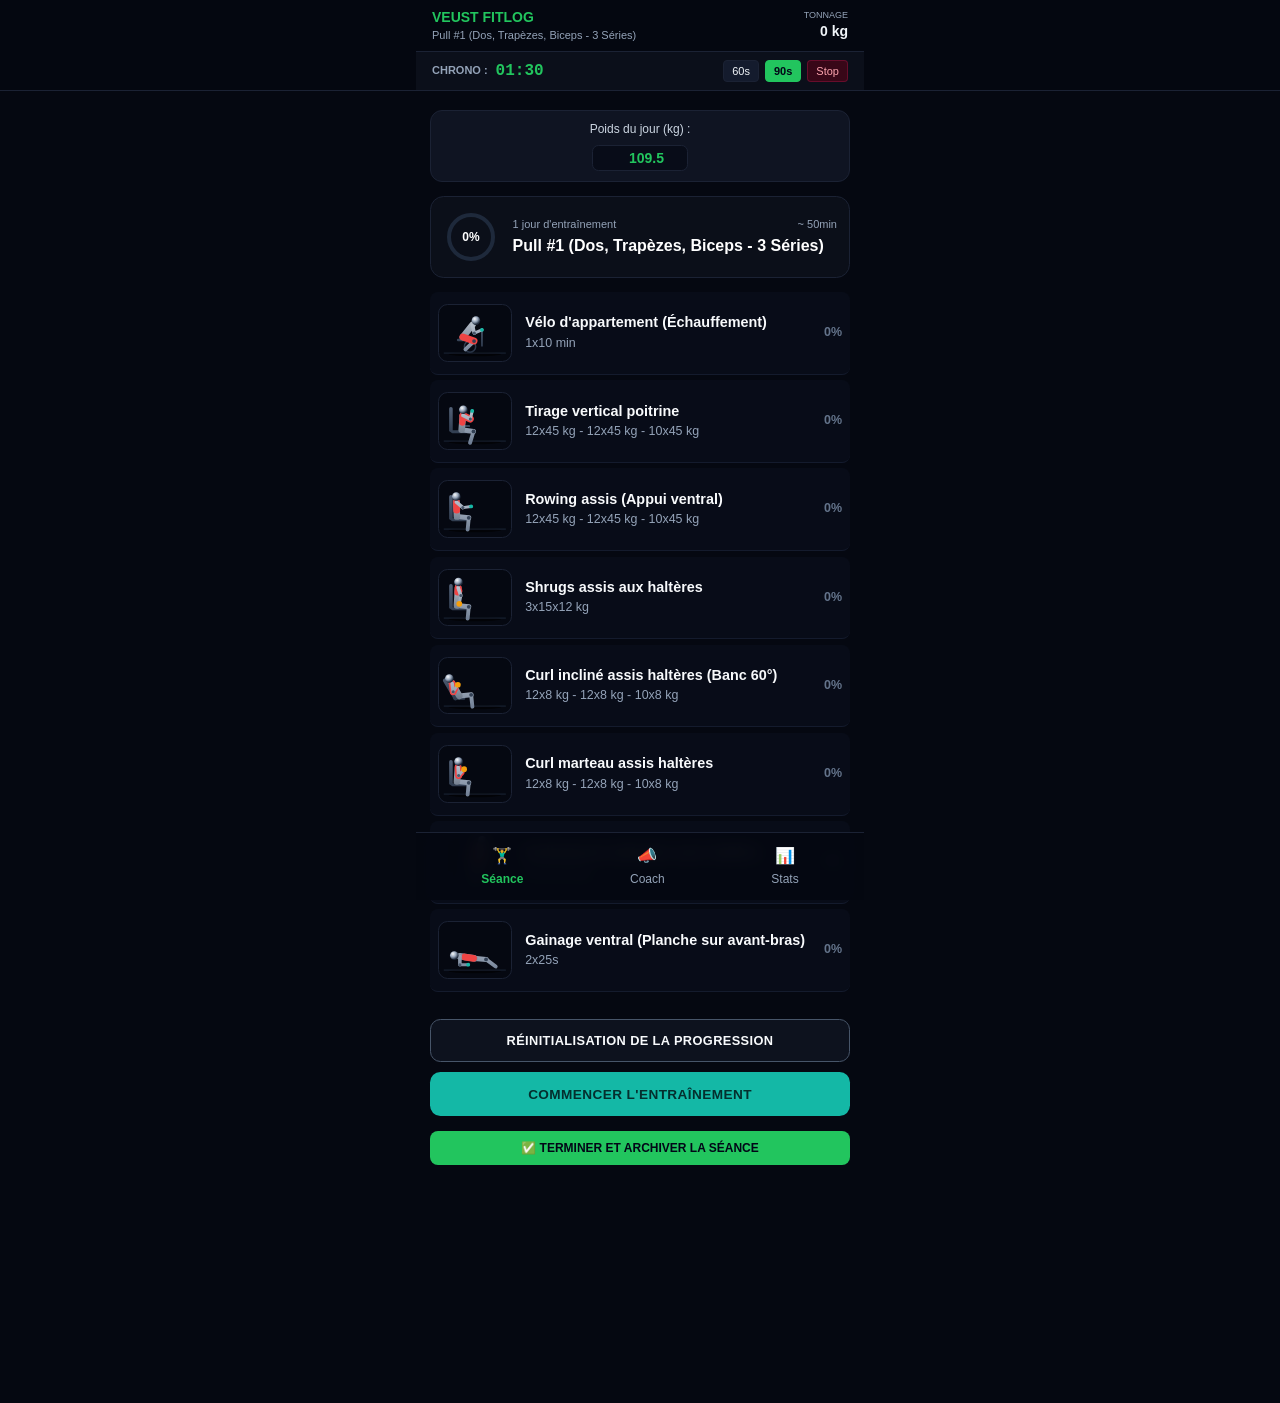
==== index.html @ 63eff5de "Correction Claude" ====
<!DOCTYPE html>
<html lang="fr">
<head>
<meta charset="UTF-8">
<meta name="viewport" content="width=device-width, initial-scale=1, viewport-fit=cover">
<title>Veust FitLog</title>
<link rel="stylesheet" href="style.css">
<style>
  html,body{background:#050811;color:#f1f5f9;font-family:-apple-system,BlinkMacSystemFont,"Segoe UI",Roboto,sans-serif}
</style>
</head>
<body>
<main id="app-main"></main>

<script src="common.js"></script>
<script>
/* ===== Chrono global de la séance (expire après 12 h si on oublie de terminer) ===== */
const SK="veust_session_start";
let sessStart=parseInt(lsGet(SK,"0"))||0;
if(sessStart&&Date.now()-sessStart>12*3600*1000){sessStart=0;lsDel(SK)}

function startSessionClock(){
  if(!sessStart){
    sessStart=Date.now();
    lsSet(SK,String(sessStart));
  }
}
function clearSessionClock(){
  sessStart=0;
  lsDel(SK);
  const el=$("sess-dur");
  if(el) el.remove();
}
function fmtSessionDur(ms){
  const totSec=Math.max(0,Math.floor(ms/1000));
  const h=Math.floor(totSec/3600);
  const m=Math.floor((totSec%3600)/60);
  const s=totSec%60;
  if(h>0) return `${h}h ${String(m).padStart(2,"0")}m`;
  return `${String(m).padStart(2,"0")}:${String(s).padStart(2,"0")}`;
}
function updateSessionClock(){
  const volEl=$("vol");
  if(!volEl) return;
  let badge=$("sess-dur");
  if(!sessStart){
    if(badge) badge.remove();
    return;
  }
  if(!badge){
    badge=document.createElement("span");
    badge.id="sess-dur";
    badge.style.cssText="font-size:10px;color:#14b8a6;font-family:ui-monospace,SFMono-Regular,Menlo,monospace;display:block;text-align:right;font-weight:700;margin-top:1px";
    volEl.parentElement.appendChild(badge);
  }
  badge.innerText="⏱ "+fmtSessionDur(Date.now()-sessStart);
}

/* ===== Moteur d'animation SVG 3D =====
   Corrections : définitions (dégradés/filtres) créées UNE seule fois, dégradés et filtres en
   userSpaceOnUse (un trait parfaitement horizontal/vertical a une boîte de taille nulle et
   disparaissait avec objectBoundingBox), filtres lourds uniquement sur la grande figure. */
const D=Math.PI/180,C=Math.cos,Sn=Math.sin;
const SEAT='<rect x="20" y="61" width="32" height="5" rx="2.5" fill="url(#gEq)"/><rect x="17" y="22" width="6" height="42" rx="3" fill="url(#gEq)"/>';
const E={
  bike:{k:-1,e:1,hl:[['thigh',0,1]],eq:'<circle cx="52" cy="68" r="9.5" stroke="url(#gEq)" stroke-width="2.5" fill="none"/><rect x="30" y="55" width="15" height="4" rx="2" fill="url(#gEq)"/><line x1="72" y1="38" x2="72" y2="68" stroke="url(#gEq)" stroke-width="3"/>',P:(p,t)=>({h:[40,52],s:[56,32],a:[72,40],f:[52+9*C(t*5),68+9*Sn(t*5)]})},
  plank:{k:-1,e:1,hl:[['torso',.05,.65]],eq:'',P:p=>({h:[59,58+1.5*p],s:[35,56],a:[49,70],f:[95,73]})},
  leg_ext:{k:-1,e:1,hl:[['thigh',0,1]],eq:SEAT,P:p=>{const g=D*90*(1-p);return{h:[35,57],s:[34,33],a:[48,52],f:[55+20*C(g),57+20*Sn(g)]}}},
  leg_curl:{k:-1,e:1,hl:[['thigh',.1,1]],eq:SEAT,P:p=>{const g=D*(15+85*p);return{h:[35,57],s:[34,33],a:[48,52],f:[55+20*C(g),57+20*Sn(g)]}}},
  chest_push:{k:-1,e:1,hl:[['torso',.5,.95],['uarm',0,.55]],eq:SEAT,P:p=>({h:[30,58],s:[32,34],a:[40+30*p,38],f:[48,80]})},
  row_pull:{k:-1,e:1,hl:[['torso',.45,1]],eq:SEAT,P:p=>({h:[30,58],s:[32-3*p,34],a:[74-22*p,41],f:[48,80]})},
  lat_pull:{k:-1,e:1,hl:[['uarm',0,1],['torso',.5,1]],eq:SEAT+'<rect x="36" y="52" width="16" height="3.5" rx="1.5" fill="url(#gEq)"/>',P:p=>({h:[38,60],s:[40,36],a:[52+4*p,12+18*p],f:[52,82]})},
  shoulder:{k:-1,e:1,hl:[['uarm',0,.65],['torso',.75,1]],eq:SEAT,P:p=>({h:[30,58],s:[32,34],a:[44,30-22*p],f:[48,80]})},
  shrug:{k:-1,e:-1,db:1,hl:[['torso',.75,1],['uarm',0,.4]],eq:SEAT,P:p=>{const q=Math.min(1,p*1.5),sy=34-6*q;return{h:[30,58],s:[32,sy],a:[34,sy+27],f:[48,80]}}},
  curl:{k:-1,e:1,hl:[['uarm',0,1]],eq:SEAT+'<line x1="36" y1="40" x2="48" y2="54" stroke="url(#gEq)" stroke-width="5.5" stroke-linecap="round"/>',P:p=>{const g=D*(20-120*p);return{h:[30,60],s:[34,36],a:[43+14*C(g),47+14*Sn(g)],f:[48,82]}}},
  incline_curl:{k:-1,e:1,db:1,hl:[['uarm',0,1],['farm',0,.4]],eq:'<line x1="28" y1="66" x2="10" y2="36" stroke="url(#gEq)" stroke-width="7" stroke-linecap="round"/><rect x="24" y="64" width="20" height="4.5" rx="2" fill="url(#gEq)"/>',P:p=>{const g=D*(85-155*p);return{h:[34,62],s:[22,41],a:[24+14*C(g),55+14*Sn(g)],f:[56,80]}}},
  hammer:{k:-1,e:1,db:1,hl:[['uarm',0,1],['farm',0,.5]],eq:SEAT,P:p=>{const g=D*(88-150*p);return{h:[30,58],s:[32,34],a:[33+14*C(g),48+14*Sn(g)],f:[48,80]}}},
  triceps:{k:-1,e:1,hl:[['uarm',0,1]],eq:'',P:p=>{const g=D*90*(1+p);return{h:[40,56],s:[60,40],a:[47+14*C(g),42+14*Sn(g)],f:[40,84]}}},
  side_bend:{k:-1,e:-1,db:1,hl:[['torso',.05,.65]],eq:'',P:p=>{const a=D*(-3+27*p),sx=60+24*Sn(a),sy=40-24*C(a);return{h:[60,40],s:[sx,sy],a:[sx+5,sy+26],f:[60,79]}}},
  bridge:{k:-1,e:-1,hl:[['thigh',0,.65],['torso',0,.25]],eq:'',P:p=>{const g=-28*D*p;return{h:[22+24*C(g),73+24*Sn(g)],s:[22,73],a:[46,75],f:[64,76]}}}
};

const SVG_DEFS=`<defs>
  <linearGradient id="gBody" gradientUnits="userSpaceOnUse" x1="0" y1="0" x2="0" y2="90">
    <stop offset="0" stop-color="#e2e8f0"/><stop offset="1" stop-color="#475569"/>
  </linearGradient>
  <linearGradient id="gLimb" gradientUnits="userSpaceOnUse" x1="0" y1="0" x2="0" y2="90">
    <stop offset="0" stop-color="#e2e8f0"/><stop offset="1" stop-color="#64748b"/>
  </linearGradient>
  <linearGradient id="gEq" gradientUnits="userSpaceOnUse" x1="0" y1="0" x2="0" y2="90">
    <stop offset="0" stop-color="#64748b"/><stop offset="1" stop-color="#1e293b"/>
  </linearGradient>
  <linearGradient id="gMuscle" gradientUnits="userSpaceOnUse" x1="0" y1="0" x2="0" y2="90">
    <stop offset="0" stop-color="#fb923c"/><stop offset="1" stop-color="#dc2626"/>
  </linearGradient>
  <radialGradient id="gHead" cx="0.35" cy="0.3" r="0.65">
    <stop offset="0" stop-color="#f8fafc"/><stop offset="0.55" stop-color="#94a3b8"/><stop offset="1" stop-color="#1e293b"/>
  </radialGradient>
  <filter id="glow3d" filterUnits="userSpaceOnUse" x="0" y="0" width="120" height="90">
    <feGaussianBlur in="SourceAlpha" stdDeviation="2" result="b"/>
    <feOffset in="b" dy="2" result="o"/>
    <feComponentTransfer in="o" result="s"><feFuncA type="linear" slope="0.7"/></feComponentTransfer>
    <feMerge><feMergeNode in="s"/><feMergeNode in="SourceGraphic"/></feMerge>
  </filter>
  <filter id="mGlow" filterUnits="userSpaceOnUse" x="0" y="0" width="120" height="90">
    <feGaussianBlur stdDeviation="2.2" result="b"/>
    <feMerge><feMergeNode in="b"/><feMergeNode in="SourceGraphic"/></feMerge>
  </filter>
</defs>`;
document.body.insertAdjacentHTML("afterbegin",`<svg width="0" height="0" style="position:absolute" aria-hidden="true">${SVG_DEFS}</svg>`);

function ik(a,b,l1,l2,k){
  const dx=b[0]-a[0],dy=b[1]-a[1],d=Math.min(Math.hypot(dx,dy),l1+l2-.01)||.01,ux=dx/d,uy=dy/d;
  const x=(l1*l1-l2*l2+d*d)/(2*d),h=Math.sqrt(Math.max(0,l1*l1-x*x));
  return[a[0]+ux*x-uy*h*k,a[1]+uy*x+ux*h*k];
}
function figSVG(type, big=false){
  const d=E[type]||E.chest_push;
  const fG=big?' filter="url(#glow3d)"':'', fM=big?' filter="url(#mGlow)"':'';
  return `<svg viewBox="0 0 120 90" class="${big?'fig-big':'fig-thumb'}" data-t="${E[type]?type:'chest_push'}">
  <ellipse cx="60" cy="81" rx="44" ry="3.5" fill="rgba(0,0,0,0.6)"/>
  <line x1="8" y1="79" x2="112" y2="79" stroke="#1e293b" stroke-width="1.5"/>${d.eq}
  <g stroke-linecap="round" fill="none"${fG}>
    <line class="th" stroke="url(#gLimb)" stroke-width="8.5"/>
    <line class="sh" stroke="url(#gLimb)" stroke-width="6.5"/>
    <line class="to" stroke="url(#gBody)" stroke-width="11"/>
    <line class="hl" stroke="url(#gMuscle)" stroke-width="11.5"${fM}/>
    <line class="hl" stroke="url(#gMuscle)" stroke-width="10.5"${fM}/>
    <line class="ua" stroke="url(#gLimb)" stroke-width="6"/>
    <line class="fa" stroke="url(#gLimb)" stroke-width="5"/>
  </g>
  <circle class="jt-k" r="3.2" fill="#334155"/><circle class="jt-e" r="2.6" fill="#475569"/>
  <circle class="hd" r="7.2" fill="url(#gHead)"${fG}/>
  <circle class="ha" r="${d.db?4.8:3.2}" fill="${d.db?'#f59e0b':'#14b8a6'}"${fG}/></svg>`;
}
let figs=[];
function collect(){figs=[...document.querySelectorAll("svg[data-t]")].map(s=>({s,d:E[s.dataset.t],q:c=>s.querySelector("."+c),hl:s.querySelectorAll(".hl")}))}
function L(el,a,b){el.setAttribute("x1",a[0]);el.setAttribute("y1",a[1]);el.setAttribute("x2",b[0]);el.setAttribute("y2",b[1])}
const lerp=(a,b,f)=>[a[0]+(b[0]-a[0])*f,a[1]+(b[1]-a[1])*f];
function frame(ms){
  const t=ms/1000,p=.5-.5*C(t*2.1);
  figs.forEach(f=>{
    const o=f.d.P(p,t),K=ik(o.h,o.f,20,20,f.d.k),El=ik(o.s,o.a,14,14,f.d.e);
    const G={torso:[o.h,o.s],thigh:[o.h,K],shin:[K,o.f],uarm:[o.s,El],farm:[El,o.a]};
    L(f.q("to"),...G.torso);L(f.q("th"),...G.thigh);L(f.q("sh"),...G.shin);L(f.q("ua"),...G.uarm);L(f.q("fa"),...G.farm);
    const jk=f.q("jt-k");if(jk){jk.setAttribute("cx",K[0]);jk.setAttribute("cy",K[1])}
    const je=f.q("jt-e");if(je){je.setAttribute("cx",El[0]);je.setAttribute("cy",El[1])}
    const vx=o.s[0]-o.h[0],vy=o.s[1]-o.h[1],n=Math.hypot(vx,vy)||1,hd=f.q("hd");
    hd.setAttribute("cx",o.s[0]+vx/n*9.5);hd.setAttribute("cy",o.s[1]+vy/n*9.5);
    const ha=f.q("ha");ha.setAttribute("cx",o.a[0]);ha.setAttribute("cy",o.a[1]);
    f.hl.forEach((el,i)=>{const m=f.d.hl[i];if(!m){el.style.display="none";return}el.style.display="";const[a,b]=G[m[0]];L(el,lerp(a,b,m[1]),lerp(a,b,m[2]))});
  });
  updateFocusRings();
  updateSessionClock();
  requestAnimationFrame(frame);
}

/* ===== Historique : historique.json + séances archivées sur l'appareil ===== */
let REMOTE=[];
const pdate=s=>{const[d,m,y]=String(s).split(".");return new Date(+y,m-1,+d).getTime()||0};
function allHist(){
  const keys=new Set(REMOTE.map(s=>s.date+"|"+s.title));
  return [...REMOTE,...getHist().filter(s=>!keys.has(s.date+"|"+s.title))].sort((a,b)=>pdate(b.date)-pdate(a.date));
}
async function loadRemoteHist(){
  try{
    const r=await fetch("historique.json?t="+Date.now());
    if(!r.ok)return;
    REMOTE=(await r.json()).sessions||[];
    const ae=document.activeElement;
    if(viewMode==="focus"&&!(ae&&ae.tagName==="INPUT"))render();
  }catch(e){}
}
/* Rapprochement tolérant des noms d'exercices (« Curl incliné assis haltères (Banc 60°) » ~ « Curl incliné haltères (60°) ») */
const STOP=new Set(["aux","avec","de","du","des","la","le","les","au","et","en","d","l"]);
const toks=s=>String(s).toLowerCase().normalize("NFD").replace(/[\u0300-\u036f]/g,"").replace(/\(.*?\)/g," ").replace(/[^a-z0-9]+/g," ").trim().split(" ").filter(w=>w&&!STOP.has(w));
function sameEx(a,b){
  const A=new Set(toks(a)),B=new Set(toks(b));
  if(!A.size||!B.size)return false;
  let n=0;A.forEach(w=>{if(B.has(w))n++});
  return n/(A.size+B.size-n)>=0.7;
}

/* ===== État de navigation : Vue Liste ("list") vs Vue Focus ("focus") ===== */
let prog=getProg(), viewMode="list", curIdx=0;
let exPhaseMax=0, exPhaseTag="";
const rest=e=>e.restSec!==undefined?e.restSec:90;
function save(){saveProg(prog)}

function fmtSec(s){
  const m=Math.floor(s/60), r=s%60;
  return String(m).padStart(2,"0")+":"+String(r).padStart(2,"0");
}

function isTwoSided(ex){
  if(ex.bilateral) return true;
  const txt=((ex.name||"")+" "+(ex.note||"")).toLowerCase();
  return /c[oô]t[eé]|lat[eé]ral|unilat[eé]ral|bilat[eé]ral|2\s*parties/.test(txt);
}

function fmtExSummary(ex){
  const s=ex.sets||[];
  if(!s.length)return "";
  const two=isTwoSided(ex);
  const u=s[0].unit==="sec"?"s":s[0].unit==="min"?" min":" kg";
  const same=s.every(x=>x.weight===s[0].weight&&x.reps===s[0].reps);
  if(same){
    if(s[0].unit==="sec"||s[0].unit==="min") return `${s.length}x${s[0].reps}${u}${two?" / côté":""}`;
    return `${s.length}x${s[0].reps}x${s[0].weight} kg`;
  }
  return s.map(x=>`${x.reps}x${x.weight} kg`).join(" - ");
}

function getProgPct(){
  let tot=0,dn=0;
  prog.exercises.forEach(e=>e.sets.forEach(s=>{tot++;if(s.done)dn++}));
  return tot?Math.round(dn/tot*100):0;
}

function openFocus(idx){
  curIdx=Math.max(0,Math.min(prog.exercises.length-1,idx));
  viewMode="focus";
  render();
  window.scrollTo({top:0,behavior:"smooth"});
}

function startWorkout(){
  startSessionClock();
  const idx=prog.exercises.findIndex(e=>e.sets.some(s=>!s.done));
  openFocus(idx>=0?idx:0);
}

function resetProgress(){
  if(!confirm("Réinitialiser toutes les séries cochées et le chrono de cette séance ?"))return;
  prog.exercises.forEach(e=>e.sets.forEach(s=>{s.done=false;delete s.time}));
  clearSessionClock();
  save();render();
}

function render(){
  if(viewMode==="list") renderList();
  else renderFocus();
  collect();refreshHeader();updateSessionClock();
}

function renderList(){
  const pct=getProgPct();
  const R=22, C_LEN=2*Math.PI*R, dash=C_LEN*(1-pct/100);
  const estMin=Math.max(15, prog.exercises.reduce((a,e)=>a+e.sets.length*2.5,0)|0);
  const h=Math.floor(estMin/60), m=estMin%60;
  const durStr=(h?h+"h ":"")+m+"min";

  const rows=prog.exercises.map((ex,i)=>{
    const dn=ex.sets.filter(s=>s.done).length, tot=ex.sets.length;
    const epct=tot?Math.round(dn/tot*100):0;
    return `<div class="ex-list-item" onclick="openFocus(${i})">
      ${figSVG(ex.animType,false)}
      <div class="ex-list-info">
        <h3>${esc(ex.name)}</h3>
        <p class="ex-list-sub">${esc(fmtExSummary(ex))}</p>
      </div>
      <div class="ex-list-pct ${epct===100?'done':''}">${epct}%</div>
    </div>`;
  }).join("");

  $("app-main").innerHTML=`
    <div class="card row" style="padding:.6rem .75rem">
      <label style="font-size:.75rem;color:#cbd5e1">Poids du jour (kg) :</label>
      <input type="number" step="0.1" id="bw" value="${esc(getBW())}" class="inp bw" oninput="setBW(this.value)">
    </div>

    <div class="prog-banner">
      <div class="ring-sm-wrap">
        <svg width="56" height="56" viewBox="0 0 56 56">
          <circle cx="28" cy="28" r="${R}" stroke="#1e293b" stroke-width="4" fill="none"/>
          <circle cx="28" cy="28" r="${R}" stroke="#14b8a6" stroke-width="4" fill="none" stroke-linecap="round"
            stroke-dasharray="${C_LEN.toFixed(1)}" stroke-dashoffset="${dash.toFixed(1)}" transform="rotate(-90 28 28)"/>
        </svg>
        <span class="ring-sm-txt">${pct}%</span>
      </div>
      <div style="flex:1;min-width:0">
        <div style="display:flex;justify-content:space-between;font-size:11px;color:#94a3b8">
          <span>${sessStart?"Séance en cours":"1 jour d'entraînement"}</span><span>~ ${durStr}</span>
        </div>
        <div style="font-size:1rem;font-weight:700;color:#fff;margin-top:.15rem;white-space:nowrap;overflow:hidden;text-overflow:ellipsis">${esc(prog.title)}</div>
      </div>
    </div>

    <div class="ex-list-wrap">${rows}</div>

    <div style="display:flex;flex-direction:column;gap:.65rem;margin-top:.5rem">
      <button onclick="resetProgress()" class="btn-reset-prog">RÉINITIALISATION DE LA PROGRESSION</button>
      <button onclick="startWorkout()" class="btn-start-prog">${sessStart?"REPRENDRE L'ENTRAÎNEMENT":"COMMENCER L'ENTRAÎNEMENT"}</button>
      <button onclick="finish()" class="btn-full btn-green" style="margin-top:.25rem">✅ Terminer et archiver la séance</button>
      <p id="fm" class="msg" style="color:#22c55e"></p>
    </div>`;
}

function renderFocus(){
  const ex=prog.exercises[curIdx];
  const tot=ex.sets.length, dn=ex.sets.filter(s=>s.done).length;
  const nextIdx=ex.sets.findIndex(s=>!s.done);
  const activeIdx=nextIdx>=0?nextIdx:tot-1;
  const curSet=ex.sets[activeIdx]||{weight:0,reps:12,unit:"reps"};
  const isTimed=(curSet.unit==="sec"||curSet.unit==="min");
  const two=isTwoSided(ex);
  const R=36, C_LEN=2*Math.PI*R;
  const setDash=C_LEN*(1-(tot?dn/tot:0));
  const allDone=tot>0&&dn>=tot;

  const todaySets=ex.sets.map((s,idx)=>({...s,idx})).filter(s=>s.done).reverse();
  const todayHtml=todaySets.length?`
    <div class="hist-group">
      <div class="hist-date">Aujourd'hui (${new Date().toLocaleDateString("fr-CH")})</div>
      ${todaySets.map(s=>`<div class="hist-row" onclick="uncheckSet(${curIdx},${s.idx})">
        <span class="hist-num">#${s.idx+1}</span>
        <span class="hist-val">${s.unit==="sec"?`${s.reps} sec${two?" ×2":""}`:s.unit==="min"?`${s.reps} min`:`${s.weight} kg × ${s.reps} réps`}</span>
        <span class="hist-time">${esc(s.time||"✓")} ✕</span>
      </div>`).join("")}
    </div>`:"";

  const pastSessions=allHist().filter(h=>(h.exercises||[]).some(x=>sameEx(x.name,ex.name))).slice(0,3);
  const pastHtml=pastSessions.map(h=>{
    const found=h.exercises.find(x=>sameEx(x.name,ex.name));
    const parts=(found.summary||"").split(",").map(s=>s.trim()).filter(Boolean);
    return `<div class="hist-group">
      <div class="hist-date">${esc(h.date)}</div>
      ${parts.map((p,k)=>`<div class="hist-row"><span class="hist-num">#${k+1}</span><span class="hist-val">${esc(p)}</span><span class="hist-time">Archivé</span></div>`).join("")}
    </div>`;
  }).join("");

  const lastEx=curIdx===prog.exercises.length-1;
  const nextBtn=allDone?(lastEx
    ?`<button onclick="finish()" class="btn-start-prog" style="margin-top:.75rem">TERMINER LA SÉANCE ✅</button>`
    :`<button onclick="openFocus(${curIdx+1})" class="btn-start-prog" style="margin-top:.75rem">EXERCICE SUIVANT →</button>`):"";

  $("app-main").innerHTML=`
    <div class="focus-top">
      <button onclick="viewMode='list';render()" class="btn-circle" title="Retour à la liste">←</button>
      <div class="focus-step">${curIdx+1}/${prog.exercises.length} <span style="color:#94a3b8;font-weight:500">${esc((ex.muscle||"").split(/[(&]/)[0].trim())}</span></div>
      <div style="display:flex;gap:.4rem">
        <button onclick="openFocus(${curIdx-1})" class="btn-pill-nav" ${curIdx===0?"disabled":""}>‹</button>
        <button onclick="openFocus(${curIdx+1})" class="btn-pill-nav" ${lastEx?"disabled":""}>›</button>
      </div>
    </div>

    <div class="focus-stage">
      ${figSVG(ex.animType,true)}
    </div>

    <div style="margin-top:.25rem">
      <h2 class="focus-title">${esc(ex.name)}</h2>
      <p class="focus-rec">Poids programmé : <strong>${curSet.weight} kg</strong> • Pause : 
        <button onclick="cycleRest(${curIdx})" class="rest-inline">${rest(ex)}s ↻</button>
      </p>
      ${ex.note?`<p class="focus-note">${esc(ex.note)}</p>`:""}
    </div>

    <div class="rings-grid">
      <div class="ring-col">
        <div class="ring-box" ${isTimed?`onclick="toggleFocusExTimer(${curIdx},${activeIdx})" style="cursor:pointer" title="Toucher pour lancer ou arrêter le chrono de l'exercice"`:""}>
          <svg width="86" height="86" viewBox="0 0 86 86">
            <circle cx="43" cy="43" r="${R}" stroke="${isTimed?'#3d220d':'#11343b'}" stroke-width="5" fill="none"/>
            <circle id="focus-ex-arc" cx="43" cy="43" r="${R}" stroke="${isTimed?'#fb923c':'#14b8a6'}" stroke-width="5" fill="none" stroke-linecap="round"
              stroke-dasharray="${C_LEN.toFixed(1)}" stroke-dashoffset="0" transform="rotate(-90 43 43)"/>
          </svg>
          <span class="ring-big-txt" id="focus-ex-txt" style="font-size:${isTimed?(two?'.8rem':'.95rem'):'1.1rem'};font-family:${isTimed?'ui-monospace,SFMono-Regular,Menlo,monospace':'inherit'}">${isTimed?`▶ ${curSet.reps}${curSet.unit==='min'?'m':'s'}${two?'×2':''}`:curSet.reps}</span>
        </div>
        <span class="ring-cap" id="focus-ex-cap">${isTimed?(two?"2 Côtés<br>(35s • 5s • 35s)":"Chrono<br>(toucher = ▶)"):"Répétitions<br>requises"}</span>
      </div>

      <div class="ring-col">
        <div class="ring-box" onclick="toggleFocusRest(${curIdx})" style="cursor:pointer" title="Toucher pour lancer ou arrêter le repos">
          <svg width="86" height="86" viewBox="0 0 86 86">
            <circle cx="43" cy="43" r="${R}" stroke="#3b1219" stroke-width="5" fill="none"/>
            <circle id="focus-rest-arc" cx="43" cy="43" r="${R}" stroke="#ef4444" stroke-width="5" fill="none" stroke-linecap="round"
              stroke-dasharray="${C_LEN.toFixed(1)}" stroke-dashoffset="0" transform="rotate(-90 43 43)"/>
          </svg>
          <span class="ring-big-txt" id="focus-rest-txt" style="font-size:1rem;font-family:ui-monospace,SFMono-Regular,Menlo,monospace">${fmtSec(rest(ex))}</span>
        </div>
        <span class="ring-cap">Repos<br>(start / stop)</span>
      </div>

      <div class="ring-col">
        <div class="ring-box">
          <svg width="86" height="86" viewBox="0 0 86 86">
            <circle cx="43" cy="43" r="${R}" stroke="#3b1219" stroke-width="5" fill="none"/>
            <circle cx="43" cy="43" r="${R}" stroke="#ef4444" stroke-width="5" fill="none" stroke-linecap="round"
              stroke-dasharray="${C_LEN.toFixed(1)}" stroke-dashoffset="${setDash.toFixed(1)}" transform="rotate(-90 43 43)"/>
          </svg>
          <span class="ring-big-txt">${dn}/${tot}</span>
        </div>
        <span class="ring-cap">Séries<br>réalisées</span>
      </div>
    </div>

    <div class="focus-input-bar">
      <div class="f-inp-box">
        <input type="number" step="0.5" id="f-w" value="${curSet.weight}" class="f-inp">
        <span>Kilogrammes</span>
      </div>
      <div class="f-inp-box">
        <input type="number" id="f-r" value="${curSet.reps}" class="f-inp">
        <span>${curSet.unit==="sec"?"Secondes":curSet.unit==="min"?"Minutes":"Répétitions"}</span>
      </div>
      <button onclick="addFocusSet(${curIdx})" class="btn-plus" title="Valider la série">+</button>
    </div>
    ${nextBtn}

    <div class="row" style="margin-top:.4rem">
      <span style="font-size:.8rem;font-weight:600;color:#64748b">Historique des séries</span>
      <a href="stats.html" style="font-size:.8rem;color:#14b8a6;text-decoration:none;font-weight:600">Graphique ›</a>
    </div>
    ${todayHtml || '<p class="hint" style="text-align:center;padding:.5rem 0">'+(isTimed?'Touche <strong>▶</strong> dans le cercle orange pour lancer le chrono (ou <strong>+</strong> pour valider directement).':'Appuie sur <strong>+</strong> pour valider ta série #'+(activeIdx+1)+'.')+'</p>'}
    ${pastHtml}
  `;
}

function getExTargetSec(ex, setIdx){
  const s=ex.sets[setIdx]||ex.sets[0]||{reps:30,unit:"sec"};
  const val=parseInt($("f-r")?.value)||s.reps||30;
  return s.unit==="min"?val*60:val;
}

function toggleFocusExTimer(i, setIdx){
  startSessionClock();
  if(tEnd>Date.now() && tLabel==="Exercice"){
    exPhaseMax=0; exPhaseTag="";
    stopT();
    updateFocusRings();
    return;
  }
  const ex=prog.exercises[i], s=ex.sets[setIdx]||ex.sets[0];
  /* Valeurs figées au lancement : si on change d'exercice pendant le chrono, la série est quand même validée correctement */
  const fw=$("f-w"), fr=$("f-r");
  const w=fw?(parseFloat(fw.value)||0):s.weight;
  const r=fr?(parseInt(fr.value)||s.reps):s.reps;
  const sec=s.unit==="min"?r*60:r;
  const fin=()=>{exPhaseMax=0; exPhaseTag=""; addFocusSet(i,w,r,true)};

  if(isTwoSided(ex)){
    exPhaseMax=sec; exPhaseTag="Côté 1/2";
    timer(sec,"Exercice",false,()=>{
      exPhaseMax=5; exPhaseTag="Changement !";
      timer(5,"Exercice",false,()=>{
        exPhaseMax=sec; exPhaseTag="Côté 2/2";
        timer(sec,"Exercice",false,fin);
      });
    });
  }else{
    exPhaseMax=sec; exPhaseTag="En cours";
    timer(sec,"Exercice",false,fin);
  }
  updateFocusRings();
}

function toggleFocusRest(i){
  startSessionClock();
  if(tEnd>Date.now() && tLabel==="Repos") stopT();
  else{
    exPhaseMax=0; exPhaseTag="";
    timer(rest(prog.exercises[i])||90,"Repos",true);
  }
  updateFocusRings();
}

function updateFocusRings(){
  if(viewMode!=="focus")return;
  const R=36, C_LEN=2*Math.PI*R;
  const ex=prog.exercises[curIdx];
  const nextIdx=ex.sets.findIndex(s=>!s.done);
  const activeIdx=nextIdx>=0?nextIdx:ex.sets.length-1;
  const curSet=ex.sets[activeIdx]||{reps:12,unit:"reps"};
  const isTimed=(curSet.unit==="sec"||curSet.unit==="min");
  const two=isTwoSided(ex);

  const exArc=$("focus-ex-arc"), exTxt=$("focus-ex-txt"), exCap=$("focus-ex-cap");
  if(exArc && exTxt && isTimed){
    const maxExSec=exPhaseMax||getExTargetSec(ex,activeIdx)||30;
    if(tEnd>Date.now() && tLabel==="Exercice"){
      const rem=Math.max(0,Math.ceil((tEnd-Date.now())/1000));
      const ratio=Math.min(1,rem/maxExSec);
      const isSwitch=(exPhaseTag==="Changement !");
      const col=isSwitch?"#38bdf8":"#fb923c";
      exArc.style.strokeDashoffset=(C_LEN*(1-ratio)).toFixed(1);
      exArc.setAttribute("stroke",col);
      exTxt.style.color=col;
      exTxt.style.fontSize="1rem";
      exTxt.innerText=fmtSec(rem);
      if(exCap) exCap.innerHTML=exPhaseTag||"Chrono";
    }else{
      exArc.style.strokeDashoffset="0";
      exArc.setAttribute("stroke","#fb923c");
      exTxt.style.color="#ffffff";
      const val=parseInt($("f-r")?.value)||curSet.reps;
      exTxt.style.fontSize=two?".8rem":".95rem";
      exTxt.innerText=`▶ ${val}${curSet.unit==='min'?'m':'s'}${two?'×2':''}`;
      if(exCap) exCap.innerHTML=two?`2 Côtés<br>(${val}s • 5s • ${val}s)`:"Chrono<br>(toucher = ▶)";
    }
  }

  const rArc=$("focus-rest-arc"), rTxt=$("focus-rest-txt");
  if(rArc && rTxt){
    const maxS=rest(ex)||90;
    if(tEnd>Date.now() && tLabel==="Repos"){
      const rem=Math.max(0,Math.ceil((tEnd-Date.now())/1000));
      const ratio=Math.min(1,rem/maxS);
      rArc.style.strokeDashoffset=(C_LEN*(1-ratio)).toFixed(1);
      rArc.setAttribute("stroke","#22c55e");
      rTxt.style.color="#22c55e";
      rTxt.innerText=fmtSec(rem);
    }else{
      rArc.style.strokeDashoffset="0";
      rArc.setAttribute("stroke","#ef4444");
      rTxt.style.color="#ffffff";
      rTxt.innerText=maxS>0?fmtSec(maxS):"00:00";
    }
  }
}

function cycleRest(i){
  const cur=rest(prog.exercises[i]);
  prog.exercises[i].restSec=cur===90?60:cur===60?0:90;
  save();render();
}

function nowHM(){
  const d=new Date();
  return String(d.getHours()).padStart(2,"0")+":"+String(d.getMinutes()).padStart(2,"0");
}

/* Valide la prochaine série non faite de l'exercice i.
   w / r : valeurs figées (chrono) ; sinon lues dans les champs si cet exercice est affiché.
   auto = true quand l'appel vient d'un chrono terminé (pas de tap → pas de raccourci iOS). */
function addFocusSet(i,w,r,auto){
  startSessionClock();
  const ex=prog.exercises[i];
  const fw=$("f-w"), fr=$("f-r");
  const useInputs=!auto && viewMode==="focus" && curIdx===i && fw && fr;
  const idx=ex.sets.findIndex(s=>!s.done);
  const ref=ex.sets[idx>=0?idx:ex.sets.length-1]||{weight:0,reps:12,unit:"reps"};
  if(w===undefined) w=useInputs?(parseFloat(fw.value)||0):ref.weight;
  if(r===undefined) r=useInputs?(parseInt(fr.value)||0):ref.reps;
  exPhaseMax=0; exPhaseTag="";
  if(idx>=0){
    const t=ex.sets[idx];
    t.weight=w;t.reps=r;t.done=true;t.time=nowHM();
  }else{
    ex.sets.push({weight:w,reps:r,unit:ex.sets[0]?.unit||"reps",done:true,time:nowHM()});
  }
  save();render();
  if(rest(ex)>0) timer(rest(ex),"Repos",!auto);
}

function uncheckSet(i,setIdx){
  if(!confirm("Annuler la validation de la série #"+(setIdx+1)+" ?"))return;
  prog.exercises[i].sets[setIdx].done=false;
  save();render();
}

function finish(){
  if(!prog.exercises.some(e=>e.sets.some(s=>s.done))){alert("Coche au moins une série avant de terminer.");return}
  if(!confirm("Enregistrer la séance dans l'historique et remettre les séries à zéro ?"))return;
  const durStr=sessStart?fmtSessionDur(Date.now()-sessStart):"";
  const userNote=(prompt("Une note pour cette séance ? (facultatif)")||"").trim();
  const fullNote=[durStr?`Durée : ${durStr}`:"",userNote].filter(Boolean).join(" • ");
  addHist(sessionFromProg(prog,fullNote));
  prog.exercises.forEach(e=>e.sets.forEach(s=>{s.done=false;delete s.time}));
  clearSessionClock();
  save();viewMode="list";render();stopT();
  const m=$("fm");
  if(m){m.innerText="Séance enregistrée dans l'historique (onglet Stats).";m.style.display="block";setTimeout(()=>{m.style.display="none"},4000)}
}

/* ===== Navigation par Swipe Gauche / Droite en mode Focus ===== */
let sx=0, sy=0;
document.addEventListener("touchstart",e=>{
  if(viewMode!=="focus"||!e.touches[0])return;
  sx=e.touches[0].clientX;
  sy=e.touches[0].clientY;
},{passive:true});

document.addEventListener("touchend",e=>{
  if(viewMode!=="focus"||!e.changedTouches[0])return;
  const tag=(e.target&&e.target.tagName)||"";
  if(tag==="INPUT"||tag==="TEXTAREA")return;
  const dx=e.changedTouches[0].clientX-sx;
  const dy=e.changedTouches[0].clientY-sy;
  if(Math.abs(dx)>55 && Math.abs(dx)>Math.abs(dy)*1.5){
    if(dx<0 && curIdx<prog.exercises.length-1) openFocus(curIdx+1);
    else if(dx>0 && curIdx>0) openFocus(curIdx-1);
  }
},{passive:true});

mountShell("index.html");
render();
loadRemoteHist();
requestAnimationFrame(frame);
</script>
</body>
</html>
---- style.css ----
:root{color-scheme:dark}
*{box-sizing:border-box;margin:0;padding:0}
html,body{background:#050811 !important;color:#f1f5f9 !important;font-family:-apple-system,BlinkMacSystemFont,"Segoe UI",Roboto,sans-serif !important;padding-bottom:7rem;line-height:1.4}
.green{color:#22c55e}.orange{color:#fb923c}

/* Header */
header{position:fixed;top:0;left:0;right:0;z-index:50;background:rgba(5,8,17,.95);backdrop-filter:blur(8px);-webkit-backdrop-filter:blur(8px);border-bottom:1px solid #1b2234;padding-top:env(safe-area-inset-top,0px)}
.h-top{padding:.5rem 1rem;max-width:28rem;margin:0 auto;display:flex;justify-content:space-between;align-items:center}
.h-title{font-size:.875rem;font-weight:700;color:#22c55e}
.h-sub{font-size:11px;color:#94a3b8}
.h-vol-lbl{font-size:9px;color:#94a3b8;text-transform:uppercase;display:block;text-align:right}
.h-vol-val{font-size:.875rem;font-weight:700;display:block;text-align:right}
.h-bot{background:#0b0f1a;border-top:1px solid #1b2234;padding:.5rem 1rem;max-width:28rem;margin:0 auto;display:flex;align-items:center;justify-content:space-between}
.t-wrap{display:flex;align-items:center;gap:.5rem}
.t-lbl{font-size:11px;font-weight:600;color:#94a3b8;text-transform:uppercase}
.t-val{font-family:ui-monospace,SFMono-Regular,Menlo,monospace;font-size:1rem;font-weight:700;color:#22c55e}
.t-lbl.orange,.t-val.orange{color:#fb923c}
.t-btns{display:flex;gap:.375rem}
.btn-t{padding:.25rem .5rem;border-radius:.25rem;font-size:11px;border:1px solid #1b2234;background:#141b2d;color:#f1f5f9;cursor:pointer}
.btn-t90{background:#22c55e;color:#020617;font-weight:700;border-color:#22c55e}
.btn-stop{background:rgba(76,5,25,.7);border-color:rgba(136,19,55,.6);color:#fda4af}
@keyframes flash{0%,100%{background:#0b0f1a}50%{background:#14532d}}
.flash{animation:flash .5s 4}
.spacer{height:calc(6rem + env(safe-area-inset-top,0px))}

/* Contenu */
main{padding:.875rem;max-width:28rem;margin:0 auto;display:flex;flex-direction:column;gap:.875rem}
.card{background:#0f1422;border:1px solid #1b2234;border-radius:.75rem;padding:.75rem;display:flex;flex-direction:column;gap:.65rem}
.row{display:flex;align-items:center;justify-content:space-between;gap:.5rem}
.c-title-green{font-weight:700;color:#22c55e;font-size:.75rem;text-transform:uppercase}
.c-title-orange{font-weight:700;color:#fb923c;font-size:.75rem;text-transform:uppercase}
.hint{font-size:10px;color:#94a3b8;line-height:1.4}
.msg{font-size:.75rem;text-align:center;display:none}
.act-row{display:grid;grid-template-columns:1fr 1fr;gap:.5rem}
.btn-sub{padding:.55rem;border-radius:.5rem;font-size:.75rem;font-weight:600;border:1px solid #1b2234;background:#141b2d;color:#e2e8f0;cursor:pointer}
.btn-prog{border-color:rgba(34,197,94,.5);color:#22c55e;font-weight:700}
.btn-clear{background:rgba(76,5,25,.45);border-color:rgba(136,19,55,.5);color:#fda4af}
.btn-full{width:100%;padding:.65rem;border-radius:.5rem;font-weight:700;font-size:.75rem;text-transform:uppercase;border:none;cursor:pointer}
.btn-green{background:#22c55e;color:#020617}
.btn-orange{background:#fb923c;color:#020617}
.btn-outline{width:100%;padding:.55rem;border:1px solid #1b2234;background:transparent;color:#94a3b8;border-radius:.5rem;font-size:.75rem;cursor:pointer}
textarea{width:100%;background:#080c18;border:1px solid #1b2234;border-radius:.5rem;padding:.5rem;font-size:.75rem;font-family:ui-monospace,SFMono-Regular,Menlo,monospace;color:#f1f5f9;resize:vertical}
.inp{background:#080c18;border:1px solid #1b2234;border-radius:.4rem;text-align:center;font-weight:700;font-size:.8rem;width:100%;padding:.3rem;color:#fff}
.bw{width:6rem;text-align:right;color:#22c55e;font-size:.875rem;padding:.25rem .5rem}

/* Séance & Animations */
.exh{display:flex;gap:.65rem;align-items:center}
.exh h3{font-size:.875rem;font-weight:700;line-height:1.2}
.exh .m{font-size:11px;color:#22c55e;font-weight:600}
.exh .n{font-size:10px;color:#cbd5e1;margin-top:.15rem}
.fig{width:7.5rem;height:5.6rem;background:#080c18;border:1px solid #1b2234;border-radius:.6rem;flex-shrink:0}
.hl{stroke:#ef4444;fill:none;stroke-linecap:round;animation:pm 1.5s infinite ease-in-out}
@keyframes pm{0%,100%{opacity:.3}50%{opacity:.95}}
.rest{display:flex;justify-content:space-between;align-items:center;background:#080c18;border:1px solid #1b2234;border-radius:.5rem;padding:.25rem .5rem;font-size:10px;color:#94a3b8;text-transform:uppercase;font-weight:600}
.pill{padding:.1rem .5rem;margin-left:.25rem;font-size:10px;font-weight:700;border-radius:.25rem;border:1px solid #1b2234;background:#141b2d;color:#cbd5e1;cursor:pointer}
.pill.on{background:#22c55e;color:#020617;border-color:#22c55e}
.set{display:grid;grid-template-columns:1.6rem 1fr 1fr auto;gap:.4rem;align-items:center;padding:.4rem 0;border-top:1px solid #1b2234}
.set .num{font-size:.75rem;font-weight:700;color:#94a3b8}
.set small{font-size:9px;color:#94a3b8;display:block;text-align:center}
.set .acts{display:flex;gap:.3rem;justify-content:flex-end;align-items:center}
.chk{width:2rem;height:2rem;border-radius:.5rem;border:1px solid #1b2234;background:#141b2d;color:#94a3b8;font-weight:700;cursor:pointer}
.chk.on{background:#22c55e;color:#020617;border-color:#22c55e}
.tm{padding:.3rem .5rem;border-radius:.4rem;border:1px solid rgba(251,146,60,.5);background:rgba(251,146,60,.2);color:#fb923c;font-size:11px;font-weight:700;cursor:pointer}

/* Stats */
.kpi-grid{display:grid;grid-template-columns:repeat(3,1fr);gap:.5rem}
.kpi-box{background:#0f1422;border:1px solid #1b2234;border-radius:.75rem;padding:.625rem;text-align:center}
.kpi-lbl{font-size:9px;color:#94a3b8;text-transform:uppercase;display:block;margin-bottom:.15rem}
.kpi-val{font-size:1rem;font-weight:700}
.sec-title{font-size:.75rem;font-weight:700;text-transform:uppercase;color:#cbd5e1}
.bar-item{margin-bottom:.6rem}.bar-item:last-child{margin-bottom:0}
.bar-meta{display:flex;justify-content:space-between;font-size:11px;margin-bottom:.25rem;gap:.5rem}
.bar-name{color:#cbd5e1;white-space:nowrap;overflow:hidden;text-overflow:ellipsis}
.bar-num{font-family:ui-monospace,SFMono-Regular,Menlo,monospace;font-weight:700;color:#22c55e;flex-shrink:0}
.bar-track{width:100%;height:.5rem;background:#080c18;border:1px solid #1b2234;border-radius:999px;overflow:hidden}
.bar-fill{height:100%;background:#22c55e;border-radius:999px}
.list-title{font-size:.75rem;font-weight:700;text-transform:uppercase;color:#94a3b8;padding:0 .25rem}
details.card summary{list-style:none;display:flex;justify-content:space-between;align-items:center;cursor:pointer}
details.card summary::-webkit-details-marker{display:none}
.s-date{font-size:10px;color:#22c55e;font-weight:700;text-transform:uppercase;display:block}
.s-title{font-size:.875rem;font-weight:700}
.s-vol{font-size:.75rem;font-family:ui-monospace,SFMono-Regular,Menlo,monospace;font-weight:700;color:#fb923c;display:block;text-align:right}
.s-det{font-size:10px;color:#94a3b8;display:block;text-align:right}
.s-body{margin-top:.2rem;padding-top:.625rem;border-top:1px solid #1b2234;display:flex;flex-direction:column;gap:.375rem;font-size:.75rem}
.ex-row{display:flex;justify-content:space-between;gap:.5rem}
.ex-name{color:#e2e8f0;font-weight:500}
.ex-sum{color:#94a3b8;font-family:ui-monospace,SFMono-Regular,Menlo,monospace;font-size:11px;text-align:right}
.s-note{font-size:11px;color:#fb923c;font-style:italic;padding-top:.25rem}

/* Navigation */
nav{position:fixed;bottom:0;left:0;right:0;background:rgba(5,8,17,.95);border-top:1px solid #1b2234;display:flex;justify-content:space-around;padding:.75rem;z-index:40;max-width:28rem;margin:0 auto;backdrop-filter:blur(8px);-webkit-backdrop-filter:blur(8px);padding-bottom:calc(.75rem + env(safe-area-inset-bottom,0px))}
nav a{text-decoration:none;font-size:.75rem;display:flex;flex-direction:column;align-items:center;gap:.25rem;color:#94a3b8}
nav a.active{color:#22c55e;font-weight:700}
nav .ico{font-size:1rem}

/* ===== Vue Liste & Mode Focus 3D ===== */
.prog-banner{background:#0b0f19;border:1px solid #1b2234;border-radius:.85rem;padding:.75rem;display:flex;align-items:center;gap:.85rem}
.ring-sm-wrap{position:relative;width:56px;height:56px;flex-shrink:0;display:flex;align-items:center;justify-content:center}
.ring-sm-txt{position:absolute;font-size:.75rem;font-weight:700;color:#fff}

.ex-list-wrap{display:flex;flex-direction:column}
.ex-list-item{display:flex;align-items:center;gap:.85rem;padding:.75rem .5rem;border-bottom:1px solid #141b2d;cursor:pointer;background:#080c18;border-radius:.5rem;margin-bottom:.35rem}
.ex-list-item:active{background:#0f1422}
.fig-thumb{width:4.6rem;height:3.6rem;background:#050811;border:1px solid #1b2234;border-radius:.6rem;flex-shrink:0}
.ex-list-info{flex:1;min-width:0}
.ex-list-info h3{font-size:.9rem;font-weight:600;color:#f8fafc;line-height:1.25}
.ex-list-sub{font-size:.78rem;color:#94a3b8;margin-top:.2rem}
.ex-list-pct{font-size:.78rem;font-weight:700;color:#64748b;flex-shrink:0}
.ex-list-pct.done{color:#14b8a6}

.btn-reset-prog{width:100%;padding:.8rem;border-radius:.65rem;border:1px solid #475569;background:rgba(15,20,34,.8);color:#f8fafc;font-weight:700;font-size:.8rem;letter-spacing:.03em;cursor:pointer}
.btn-start-prog{width:100%;padding:.9rem;border-radius:.65rem;border:none;background:#14b8a6;color:#042f2e;font-weight:800;font-size:.85rem;letter-spacing:.03em;cursor:pointer}

/* Mode Focus */
.focus-top{display:flex;align-items:center;justify-content:space-between;padding:.2rem 0}
.btn-circle{width:2.4rem;height:2.4rem;border-radius:999px;border:1px solid #1b2234;background:#111827;color:#cbd5e1;font-size:1.1rem;cursor:pointer}
.btn-pill-nav{padding:.35rem .75rem;border-radius:999px;border:1px solid #1b2234;background:#111827;color:#e2e8f0;font-size:.9rem;font-weight:700;cursor:pointer}
.btn-pill-nav:disabled{opacity:.3;cursor:default}
.focus-step{font-size:.95rem;font-weight:700;color:#fff}

.focus-stage{background:radial-gradient(circle at 50% 45%,#111827 0%,#050811 75%);border:1px solid #1b2234;border-radius:1rem;padding:.5rem;display:flex;justify-content:center;align-items:center}
.fig-big{width:100%;max-width:19rem;height:13.5rem}
.focus-title{font-size:1.15rem;font-weight:700;color:#fff;line-height:1.25}
.focus-rec{font-size:.82rem;color:#94a3b8;margin-top:.2rem}
.focus-note{font-size:.75rem;color:#14b8a6;margin-top:.25rem}
.rest-inline{background:#141b2d;border:1px solid #1b2234;color:#22c55e;border-radius:.35rem;padding:.1rem .4rem;font-size:.75rem;font-weight:700;cursor:pointer}

.rings-grid{display:grid;grid-template-columns:repeat(3,1fr);gap:.5rem;margin:.35rem 0;text-align:center}
.ring-col{display:flex;flex-direction:column;align-items:center;gap:.35rem}
.ring-box{position:relative;width:86px;height:86px;display:flex;align-items:center;justify-content:center}
.ring-big-txt{position:absolute;font-size:1.1rem;font-weight:700;color:#fff}
.ring-cap{font-size:.7rem;color:#94a3b8;line-height:1.2}

.focus-input-bar{display:grid;grid-template-columns:1fr 1fr auto;gap:.5rem;align-items:stretch}
.f-inp-box{background:#171c28;border:1px solid #262f45;border-radius:.65rem;padding:.4rem .5rem;display:flex;align-items:center;flex-direction:column;justify-content:center}
.f-inp{background:transparent;border:none;color:#fff;font-size:1.05rem;font-weight:700;text-align:center;width:100%;outline:none}
.f-inp-box span{font-size:.65rem;color:#94a3b8;margin-top:.1rem}
.btn-plus{width:3.4rem;border-radius:.65rem;border:none;background:#14b8a6;color:#fff;font-size:1.75rem;font-weight:400;cursor:pointer;display:flex;align-items:center;justify-content:center}

.hist-group{background:#111622;border:1px solid #1b2234;border-radius:.75rem;overflow:hidden;margin-bottom:.5rem}
.hist-date{background:#1b2234;padding:.45rem .75rem;font-size:.8rem;font-weight:700;color:#fff}
.hist-row{display:grid;grid-template-columns:2.2rem 1fr auto;padding:.55rem .75rem;border-top:1px solid #1b2234;font-size:.82rem;align-items:center;cursor:pointer}
.hist-num{color:#64748b;font-weight:600}
.hist-val{color:#cbd5e1;font-weight:500}
.hist-time{color:#94a3b8;font-size:.75rem;font-family:ui-monospace,SFMono-Regular,Menlo,monospace}
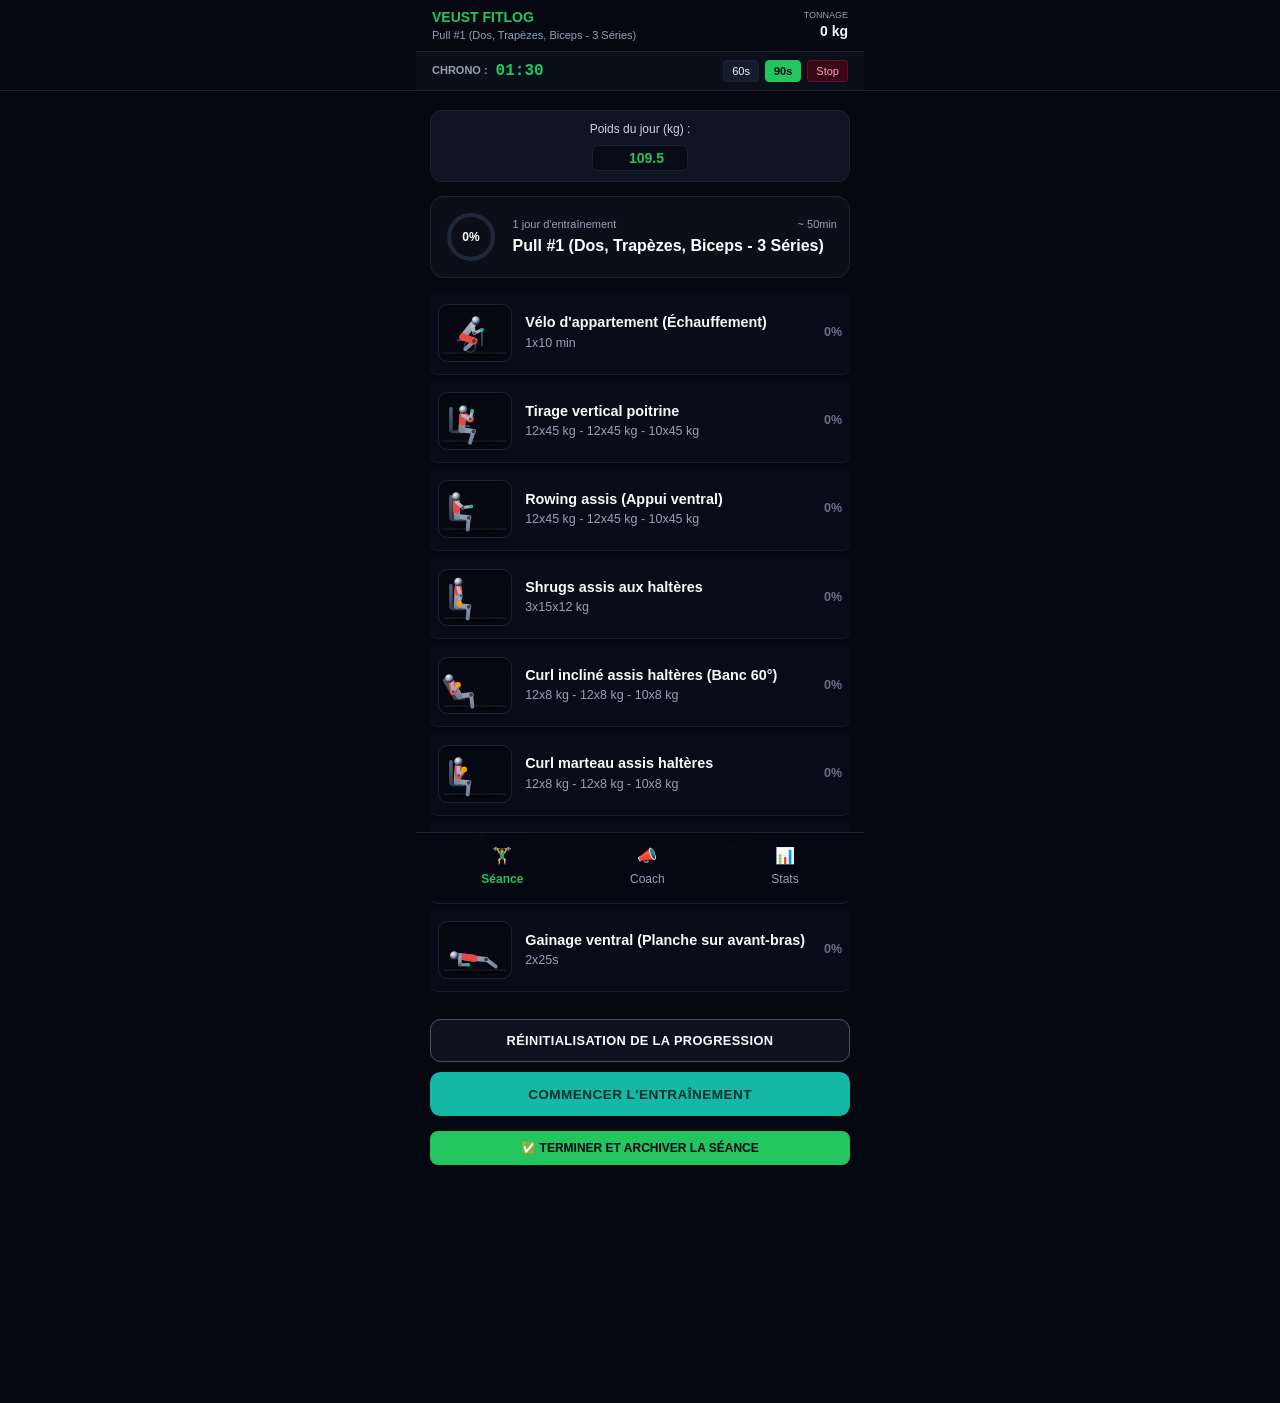
==== commit 9fd75d90: "Implement exercise completion pop-up feature Added a pop-up feature for completed exercises with ani" ====
--- a/index.html
+++ b/index.html
@@ -7,6 +7,25 @@
 <link rel="stylesheet" href="style.css">
 <style>
   html,body{background:#050811;color:#f1f5f9;font-family:-apple-system,BlinkMacSystemFont,"Segoe UI",Roboto,sans-serif}
+
+  /* Pop-up « exercice terminé » */
+  .pop-ov{position:fixed;inset:0;z-index:100;background:rgba(2,6,23,.72);backdrop-filter:blur(6px);-webkit-backdrop-filter:blur(6px);display:flex;align-items:flex-end;justify-content:center;padding:1rem;padding-bottom:calc(1rem + env(safe-area-inset-bottom,0px));animation:popFade .2s ease-out}
+  .pop-card{width:100%;max-width:26rem;background:linear-gradient(180deg,#111a2e,#0b1120);border:1px solid #1e293b;border-radius:1.25rem;padding:1.25rem 1.1rem 1rem;box-shadow:0 20px 60px rgba(0,0,0,.6);text-align:center;animation:popUp .3s cubic-bezier(.2,.9,.3,1.2)}
+  @keyframes popFade{from{opacity:0}to{opacity:1}}
+  @keyframes popUp{from{transform:translateY(40px) scale(.96);opacity:0}to{transform:none;opacity:1}}
+  @keyframes popCheck{0%{transform:scale(.4);opacity:0}70%{transform:scale(1.15)}100%{transform:scale(1);opacity:1}}
+  .pop-check{width:3.4rem;height:3.4rem;border-radius:50%;margin:0 auto .6rem;display:flex;align-items:center;justify-content:center;font-size:1.7rem;font-weight:700;background:rgba(20,184,166,.15);border:2px solid #14b8a6;color:#14b8a6;animation:popCheck .45s .1s both}
+  .pop-title{font-size:1.1rem;font-weight:700;color:#fff}
+  .pop-sub{font-size:.75rem;color:#94a3b8;margin-top:.2rem}
+  .pop-next{display:flex;align-items:center;gap:.7rem;background:#080c18;border:1px solid #1b2234;border-radius:.8rem;padding:.55rem;margin:.9rem 0 .6rem;text-align:left}
+  .pop-next .fig-thumb{width:6rem;height:4.5rem;flex-shrink:0}
+  .pop-lbl{font-size:9px;text-transform:uppercase;letter-spacing:.06em;color:#14b8a6;font-weight:700}
+  .pop-name{font-size:.88rem;font-weight:700;color:#f1f5f9;line-height:1.2;margin-top:.1rem}
+  .pop-meta{font-size:.72rem;color:#94a3b8;margin-top:.15rem}
+  .pop-rest{font-size:.8rem;color:#94a3b8;margin-bottom:.75rem}
+  .pop-rest span{font-family:ui-monospace,SFMono-Regular,Menlo,monospace;font-weight:700;color:#22c55e}
+  .pop-btn{width:100%;padding:.85rem;border:none;border-radius:.75rem;font-weight:800;font-size:.85rem;letter-spacing:.03em;cursor:pointer;background:#14b8a6;color:#04201d}
+  .pop-btn2{width:100%;margin-top:.45rem;padding:.6rem;background:transparent;border:none;color:#94a3b8;font-size:.78rem;cursor:pointer}
 </style>
 </head>
 <body>
@@ -152,6 +171,7 @@
   });
   updateFocusRings();
   updateSessionClock();
+  updatePopup();
   requestAnimationFrame(frame);
 }
 
@@ -218,6 +238,7 @@
 }
 
 function openFocus(idx){
+  closePopup();
   curIdx=Math.max(0,Math.min(prog.exercises.length-1,idx));
   viewMode="focus";
   render();
@@ -542,14 +563,62 @@
   if(w===undefined) w=useInputs?(parseFloat(fw.value)||0):ref.weight;
   if(r===undefined) r=useInputs?(parseInt(fr.value)||0):ref.reps;
   exPhaseMax=0; exPhaseTag="";
+  let justDone=false;
   if(idx>=0){
     const t=ex.sets[idx];
     t.weight=w;t.reps=r;t.done=true;t.time=nowHM();
+    justDone=ex.sets.every(s=>s.done); // dernière série de l'exercice
   }else{
     ex.sets.push({weight:w,reps:r,unit:ex.sets[0]?.unit||"reps",done:true,time:nowHM()});
   }
   save();render();
   if(rest(ex)>0) timer(rest(ex),"Repos",!auto);
+  if(justDone) showDonePopup(i);
+}
+
+/* ===== Pop-up « exercice terminé » ===== */
+const popupOpen=()=>!!$("pop-ov");
+function closePopup(){
+  const el=$("pop-ov");
+  if(el){el.remove();collect()}
+}
+function showDonePopup(i){
+  closePopup();
+  const ex=prog.exercises[i], next=prog.exercises[i+1], n=ex.sets.length;
+  let body;
+  if(next){
+    body=`<div class="pop-check">✓</div>
+      <div class="pop-title">Exercice terminé !</div>
+      <div class="pop-sub">${esc(ex.name)} • ${n} série${n>1?"s":""}</div>
+      <div class="pop-next">
+        ${figSVG(next.animType,false)}
+        <div style="min-width:0">
+          <div class="pop-lbl">À suivre</div>
+          <div class="pop-name">${esc(next.name)}</div>
+          <div class="pop-meta">${esc(fmtExSummary(next))}</div>
+        </div>
+      </div>
+      <div class="pop-rest" id="pop-rest-row">⏱ Repos : <span id="pop-rest">--:--</span></div>
+      <button class="pop-btn" onclick="openFocus(${i+1})">EXERCICE SUIVANT →</button>
+      <button class="pop-btn2" onclick="closePopup()">Rester sur cet exercice</button>`;
+  }else{
+    const dur=sessStart?" • "+fmtSessionDur(Date.now()-sessStart):"";
+    body=`<div class="pop-check">🎉</div>
+      <div class="pop-title">Dernier exercice terminé !</div>
+      <div class="pop-sub">Progression ${getProgPct()}% • ${calcVol(prog).toLocaleString("fr-CH")} kg${dur}</div>
+      <button class="pop-btn" style="margin-top:1rem" onclick="closePopup();finish()">TERMINER ET ARCHIVER ✅</button>
+      <button class="pop-btn2" onclick="closePopup()">Plus tard</button>`;
+  }
+  document.body.insertAdjacentHTML("beforeend",`<div class="pop-ov" id="pop-ov" onclick="if(event.target===this)closePopup()"><div class="pop-card">${body}</div></div>`);
+  collect();
+  updatePopup();
+}
+function updatePopup(){
+  const el=$("pop-rest");
+  if(!el)return;
+  const on=tEnd>Date.now()&&tLabel==="Repos";
+  $("pop-rest-row").style.display=on?"":"none";
+  if(on)el.innerText=fmtSec(Math.max(0,Math.ceil((tEnd-Date.now())/1000)));
 }
 
 function uncheckSet(i,setIdx){
@@ -581,7 +650,7 @@
 },{passive:true});
 
 document.addEventListener("touchend",e=>{
-  if(viewMode!=="focus"||!e.changedTouches[0])return;
+  if(viewMode!=="focus"||!e.changedTouches[0]||popupOpen())return;
   const tag=(e.target&&e.target.tagName)||"";
   if(tag==="INPUT"||tag==="TEXTAREA")return;
   const dx=e.changedTouches[0].clientX-sx;
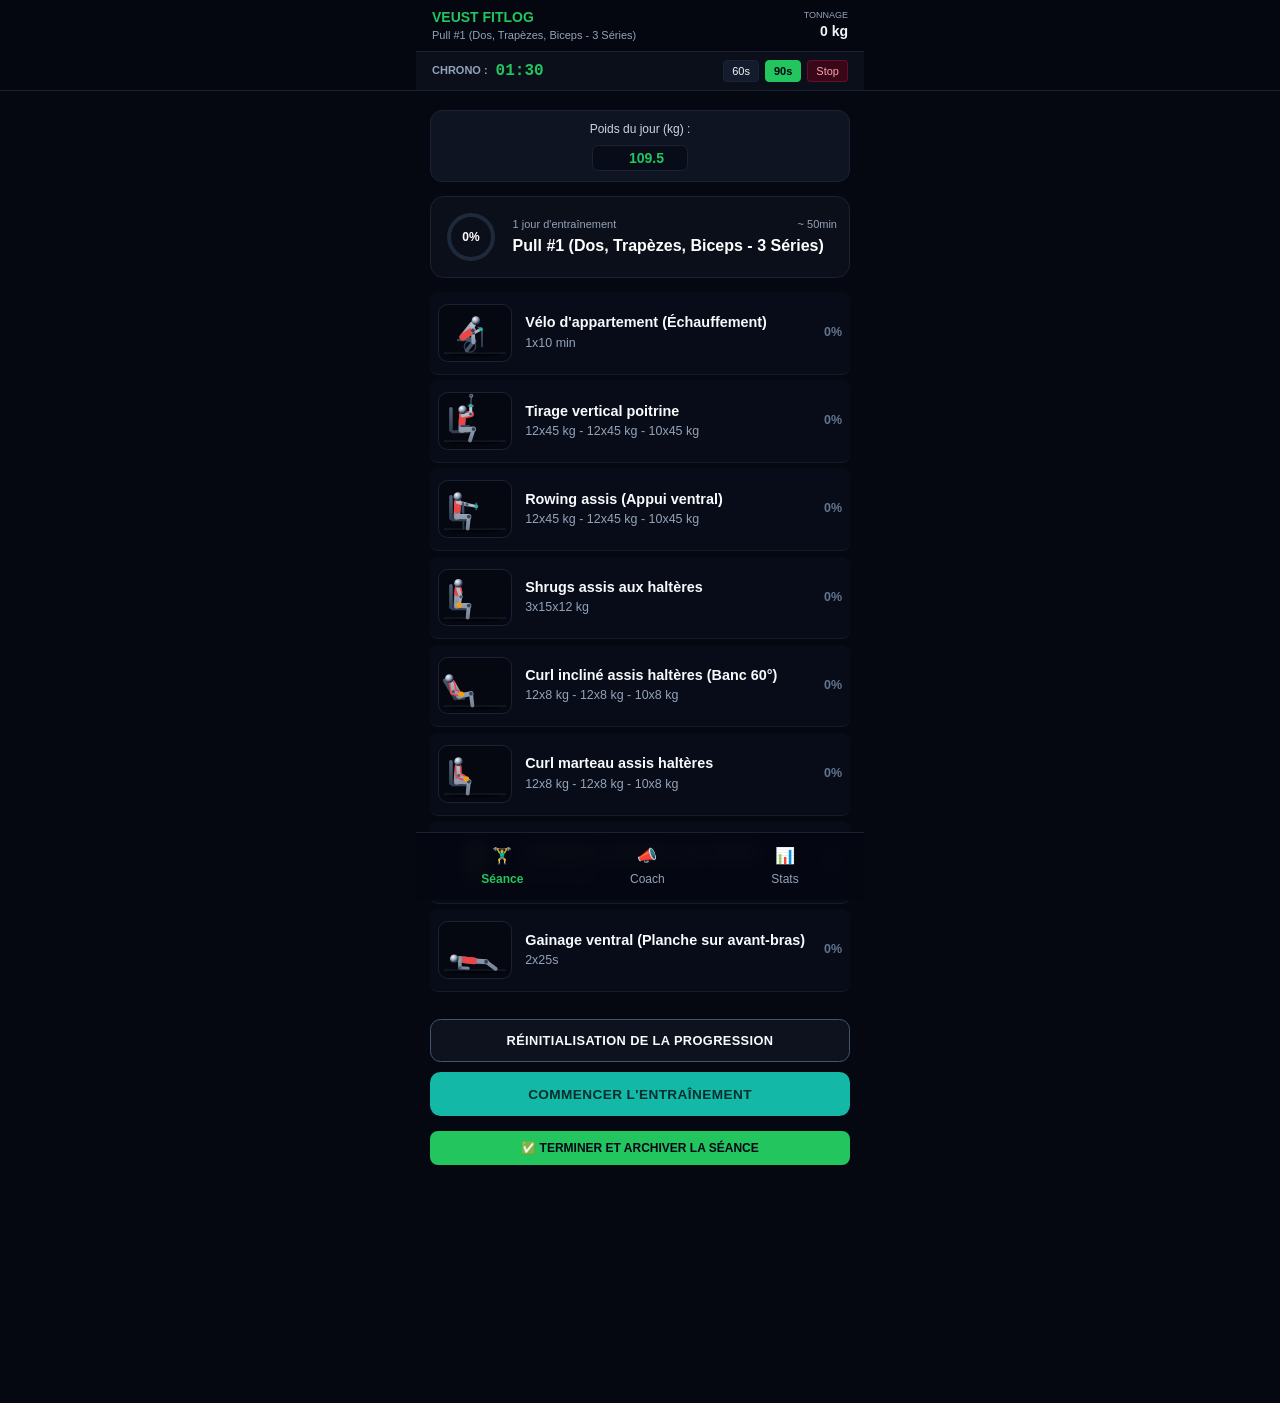
==== commit 7c804327: "Refactor animation engine and improve session management Refactor animation engine and update SVG re" ====
--- a/index.html
+++ b/index.html
@@ -32,6 +32,7 @@
 <main id="app-main"></main>
 
 <script src="common.js"></script>
+<script src="animations.js"></script>
 <script>
 /* ===== Chrono global de la séance (expire après 12 h si on oublie de terminer) ===== */
 const SK="veust_session_start";
@@ -75,104 +76,14 @@
   badge.innerText="⏱ "+fmtSessionDur(Date.now()-sessStart);
 }
 
-/* ===== Moteur d'animation SVG 3D =====
-   Corrections : définitions (dégradés/filtres) créées UNE seule fois, dégradés et filtres en
-   userSpaceOnUse (un trait parfaitement horizontal/vertical a une boîte de taille nulle et
-   disparaissait avec objectBoundingBox), filtres lourds uniquement sur la grande figure. */
-const D=Math.PI/180,C=Math.cos,Sn=Math.sin;
-const SEAT='<rect x="20" y="61" width="32" height="5" rx="2.5" fill="url(#gEq)"/><rect x="17" y="22" width="6" height="42" rx="3" fill="url(#gEq)"/>';
-const E={
-  bike:{k:-1,e:1,hl:[['thigh',0,1]],eq:'<circle cx="52" cy="68" r="9.5" stroke="url(#gEq)" stroke-width="2.5" fill="none"/><rect x="30" y="55" width="15" height="4" rx="2" fill="url(#gEq)"/><line x1="72" y1="38" x2="72" y2="68" stroke="url(#gEq)" stroke-width="3"/>',P:(p,t)=>({h:[40,52],s:[56,32],a:[72,40],f:[52+9*C(t*5),68+9*Sn(t*5)]})},
-  plank:{k:-1,e:1,hl:[['torso',.05,.65]],eq:'',P:p=>({h:[59,58+1.5*p],s:[35,56],a:[49,70],f:[95,73]})},
-  leg_ext:{k:-1,e:1,hl:[['thigh',0,1]],eq:SEAT,P:p=>{const g=D*90*(1-p);return{h:[35,57],s:[34,33],a:[48,52],f:[55+20*C(g),57+20*Sn(g)]}}},
-  leg_curl:{k:-1,e:1,hl:[['thigh',.1,1]],eq:SEAT,P:p=>{const g=D*(15+85*p);return{h:[35,57],s:[34,33],a:[48,52],f:[55+20*C(g),57+20*Sn(g)]}}},
-  chest_push:{k:-1,e:1,hl:[['torso',.5,.95],['uarm',0,.55]],eq:SEAT,P:p=>({h:[30,58],s:[32,34],a:[40+30*p,38],f:[48,80]})},
-  row_pull:{k:-1,e:1,hl:[['torso',.45,1]],eq:SEAT,P:p=>({h:[30,58],s:[32-3*p,34],a:[74-22*p,41],f:[48,80]})},
-  lat_pull:{k:-1,e:1,hl:[['uarm',0,1],['torso',.5,1]],eq:SEAT+'<rect x="36" y="52" width="16" height="3.5" rx="1.5" fill="url(#gEq)"/>',P:p=>({h:[38,60],s:[40,36],a:[52+4*p,12+18*p],f:[52,82]})},
-  shoulder:{k:-1,e:1,hl:[['uarm',0,.65],['torso',.75,1]],eq:SEAT,P:p=>({h:[30,58],s:[32,34],a:[44,30-22*p],f:[48,80]})},
-  shrug:{k:-1,e:-1,db:1,hl:[['torso',.75,1],['uarm',0,.4]],eq:SEAT,P:p=>{const q=Math.min(1,p*1.5),sy=34-6*q;return{h:[30,58],s:[32,sy],a:[34,sy+27],f:[48,80]}}},
-  curl:{k:-1,e:1,hl:[['uarm',0,1]],eq:SEAT+'<line x1="36" y1="40" x2="48" y2="54" stroke="url(#gEq)" stroke-width="5.5" stroke-linecap="round"/>',P:p=>{const g=D*(20-120*p);return{h:[30,60],s:[34,36],a:[43+14*C(g),47+14*Sn(g)],f:[48,82]}}},
-  incline_curl:{k:-1,e:1,db:1,hl:[['uarm',0,1],['farm',0,.4]],eq:'<line x1="28" y1="66" x2="10" y2="36" stroke="url(#gEq)" stroke-width="7" stroke-linecap="round"/><rect x="24" y="64" width="20" height="4.5" rx="2" fill="url(#gEq)"/>',P:p=>{const g=D*(85-155*p);return{h:[34,62],s:[22,41],a:[24+14*C(g),55+14*Sn(g)],f:[56,80]}}},
-  hammer:{k:-1,e:1,db:1,hl:[['uarm',0,1],['farm',0,.5]],eq:SEAT,P:p=>{const g=D*(88-150*p);return{h:[30,58],s:[32,34],a:[33+14*C(g),48+14*Sn(g)],f:[48,80]}}},
-  triceps:{k:-1,e:1,hl:[['uarm',0,1]],eq:'',P:p=>{const g=D*90*(1+p);return{h:[40,56],s:[60,40],a:[47+14*C(g),42+14*Sn(g)],f:[40,84]}}},
-  side_bend:{k:-1,e:-1,db:1,hl:[['torso',.05,.65]],eq:'',P:p=>{const a=D*(-3+27*p),sx=60+24*Sn(a),sy=40-24*C(a);return{h:[60,40],s:[sx,sy],a:[sx+5,sy+26],f:[60,79]}}},
-  bridge:{k:-1,e:-1,hl:[['thigh',0,.65],['torso',0,.25]],eq:'',P:p=>{const g=-28*D*p;return{h:[22+24*C(g),73+24*Sn(g)],s:[22,73],a:[46,75],f:[64,76]}}}
-};
-
-const SVG_DEFS=`<defs>
-  <linearGradient id="gBody" gradientUnits="userSpaceOnUse" x1="0" y1="0" x2="0" y2="90">
-    <stop offset="0" stop-color="#e2e8f0"/><stop offset="1" stop-color="#475569"/>
-  </linearGradient>
-  <linearGradient id="gLimb" gradientUnits="userSpaceOnUse" x1="0" y1="0" x2="0" y2="90">
-    <stop offset="0" stop-color="#e2e8f0"/><stop offset="1" stop-color="#64748b"/>
-  </linearGradient>
-  <linearGradient id="gEq" gradientUnits="userSpaceOnUse" x1="0" y1="0" x2="0" y2="90">
-    <stop offset="0" stop-color="#64748b"/><stop offset="1" stop-color="#1e293b"/>
-  </linearGradient>
-  <linearGradient id="gMuscle" gradientUnits="userSpaceOnUse" x1="0" y1="0" x2="0" y2="90">
-    <stop offset="0" stop-color="#fb923c"/><stop offset="1" stop-color="#dc2626"/>
-  </linearGradient>
-  <radialGradient id="gHead" cx="0.35" cy="0.3" r="0.65">
-    <stop offset="0" stop-color="#f8fafc"/><stop offset="0.55" stop-color="#94a3b8"/><stop offset="1" stop-color="#1e293b"/>
-  </radialGradient>
-  <filter id="glow3d" filterUnits="userSpaceOnUse" x="0" y="0" width="120" height="90">
-    <feGaussianBlur in="SourceAlpha" stdDeviation="2" result="b"/>
-    <feOffset in="b" dy="2" result="o"/>
-    <feComponentTransfer in="o" result="s"><feFuncA type="linear" slope="0.7"/></feComponentTransfer>
-    <feMerge><feMergeNode in="s"/><feMergeNode in="SourceGraphic"/></feMerge>
-  </filter>
-  <filter id="mGlow" filterUnits="userSpaceOnUse" x="0" y="0" width="120" height="90">
-    <feGaussianBlur stdDeviation="2.2" result="b"/>
-    <feMerge><feMergeNode in="b"/><feMergeNode in="SourceGraphic"/></feMerge>
-  </filter>
-</defs>`;
-document.body.insertAdjacentHTML("afterbegin",`<svg width="0" height="0" style="position:absolute" aria-hidden="true">${SVG_DEFS}</svg>`);
-
-function ik(a,b,l1,l2,k){
-  const dx=b[0]-a[0],dy=b[1]-a[1],d=Math.min(Math.hypot(dx,dy),l1+l2-.01)||.01,ux=dx/d,uy=dy/d;
-  const x=(l1*l1-l2*l2+d*d)/(2*d),h=Math.sqrt(Math.max(0,l1*l1-x*x));
-  return[a[0]+ux*x-uy*h*k,a[1]+uy*x+ux*h*k];
-}
-function figSVG(type, big=false){
-  const d=E[type]||E.chest_push;
-  const fG=big?' filter="url(#glow3d)"':'', fM=big?' filter="url(#mGlow)"':'';
-  return `<svg viewBox="0 0 120 90" class="${big?'fig-big':'fig-thumb'}" data-t="${E[type]?type:'chest_push'}">
-  <ellipse cx="60" cy="81" rx="44" ry="3.5" fill="rgba(0,0,0,0.6)"/>
-  <line x1="8" y1="79" x2="112" y2="79" stroke="#1e293b" stroke-width="1.5"/>${d.eq}
-  <g stroke-linecap="round" fill="none"${fG}>
-    <line class="th" stroke="url(#gLimb)" stroke-width="8.5"/>
-    <line class="sh" stroke="url(#gLimb)" stroke-width="6.5"/>
-    <line class="to" stroke="url(#gBody)" stroke-width="11"/>
-    <line class="hl" stroke="url(#gMuscle)" stroke-width="11.5"${fM}/>
-    <line class="hl" stroke="url(#gMuscle)" stroke-width="10.5"${fM}/>
-    <line class="ua" stroke="url(#gLimb)" stroke-width="6"/>
-    <line class="fa" stroke="url(#gLimb)" stroke-width="5"/>
-  </g>
-  <circle class="jt-k" r="3.2" fill="#334155"/><circle class="jt-e" r="2.6" fill="#475569"/>
-  <circle class="hd" r="7.2" fill="url(#gHead)"${fG}/>
-  <circle class="ha" r="${d.db?4.8:3.2}" fill="${d.db?'#f59e0b':'#14b8a6'}"${fG}/></svg>`;
-}
-let figs=[];
-function collect(){figs=[...document.querySelectorAll("svg[data-t]")].map(s=>({s,d:E[s.dataset.t],q:c=>s.querySelector("."+c),hl:s.querySelectorAll(".hl")}))}
-function L(el,a,b){el.setAttribute("x1",a[0]);el.setAttribute("y1",a[1]);el.setAttribute("x2",b[0]);el.setAttribute("y2",b[1])}
-const lerp=(a,b,f)=>[a[0]+(b[0]-a[0])*f,a[1]+(b[1]-a[1])*f];
-function frame(ms){
-  const t=ms/1000,p=.5-.5*C(t*2.1);
-  figs.forEach(f=>{
-    const o=f.d.P(p,t),K=ik(o.h,o.f,20,20,f.d.k),El=ik(o.s,o.a,14,14,f.d.e);
-    const G={torso:[o.h,o.s],thigh:[o.h,K],shin:[K,o.f],uarm:[o.s,El],farm:[El,o.a]};
-    L(f.q("to"),...G.torso);L(f.q("th"),...G.thigh);L(f.q("sh"),...G.shin);L(f.q("ua"),...G.uarm);L(f.q("fa"),...G.farm);
-    const jk=f.q("jt-k");if(jk){jk.setAttribute("cx",K[0]);jk.setAttribute("cy",K[1])}
-    const je=f.q("jt-e");if(je){je.setAttribute("cx",El[0]);je.setAttribute("cy",El[1])}
-    const vx=o.s[0]-o.h[0],vy=o.s[1]-o.h[1],n=Math.hypot(vx,vy)||1,hd=f.q("hd");
-    hd.setAttribute("cx",o.s[0]+vx/n*9.5);hd.setAttribute("cy",o.s[1]+vy/n*9.5);
-    const ha=f.q("ha");ha.setAttribute("cx",o.a[0]);ha.setAttribute("cy",o.a[1]);
-    f.hl.forEach((el,i)=>{const m=f.d.hl[i];if(!m){el.style.display="none";return}el.style.display="";const[a,b]=G[m[0]];L(el,lerp(a,b,m[1]),lerp(a,b,m[2]))});
-  });
+/* ===== Animations : moteur externe (animations.js) ===== */
+const animOf=ex=>Anim.resolve(ex.name,ex.animType,ex.muscle,ex.equipment);
+const figSVG=(ex,big=false)=>Anim.svg(animOf(ex),big);
+function uiLoop(){
   updateFocusRings();
   updateSessionClock();
   updatePopup();
-  requestAnimationFrame(frame);
+  requestAnimationFrame(uiLoop);
 }
 
 /* ===== Historique : historique.json + séances archivées sur l'appareil ===== */
@@ -261,7 +172,7 @@
 function render(){
   if(viewMode==="list") renderList();
   else renderFocus();
-  collect();refreshHeader();updateSessionClock();
+  refreshHeader();updateSessionClock();
 }
 
 function renderList(){
@@ -275,7 +186,7 @@
     const dn=ex.sets.filter(s=>s.done).length, tot=ex.sets.length;
     const epct=tot?Math.round(dn/tot*100):0;
     return `<div class="ex-list-item" onclick="openFocus(${i})">
-      ${figSVG(ex.animType,false)}
+      ${figSVG(ex,false)}
       <div class="ex-list-info">
         <h3>${esc(ex.name)}</h3>
         <p class="ex-list-sub">${esc(fmtExSummary(ex))}</p>
@@ -366,7 +277,7 @@
     </div>
 
     <div class="focus-stage">
-      ${figSVG(ex.animType,true)}
+      ${figSVG(ex,true)}
     </div>
 
     <div style="margin-top:.25rem">
@@ -580,7 +491,7 @@
 const popupOpen=()=>!!$("pop-ov");
 function closePopup(){
   const el=$("pop-ov");
-  if(el){el.remove();collect()}
+  if(el)el.remove();
 }
 function showDonePopup(i){
   closePopup();
@@ -591,7 +502,7 @@
       <div class="pop-title">Exercice terminé !</div>
       <div class="pop-sub">${esc(ex.name)} • ${n} série${n>1?"s":""}</div>
       <div class="pop-next">
-        ${figSVG(next.animType,false)}
+        ${figSVG(next,false)}
         <div style="min-width:0">
           <div class="pop-lbl">À suivre</div>
           <div class="pop-name">${esc(next.name)}</div>
@@ -610,7 +521,6 @@
       <button class="pop-btn2" onclick="closePopup()">Plus tard</button>`;
   }
   document.body.insertAdjacentHTML("beforeend",`<div class="pop-ov" id="pop-ov" onclick="if(event.target===this)closePopup()"><div class="pop-card">${body}</div></div>`);
-  collect();
   updatePopup();
 }
 function updatePopup(){
@@ -664,7 +574,7 @@
 mountShell("index.html");
 render();
 loadRemoteHist();
-requestAnimationFrame(frame);
+requestAnimationFrame(uiLoop);
 </script>
 </body>
 </html>
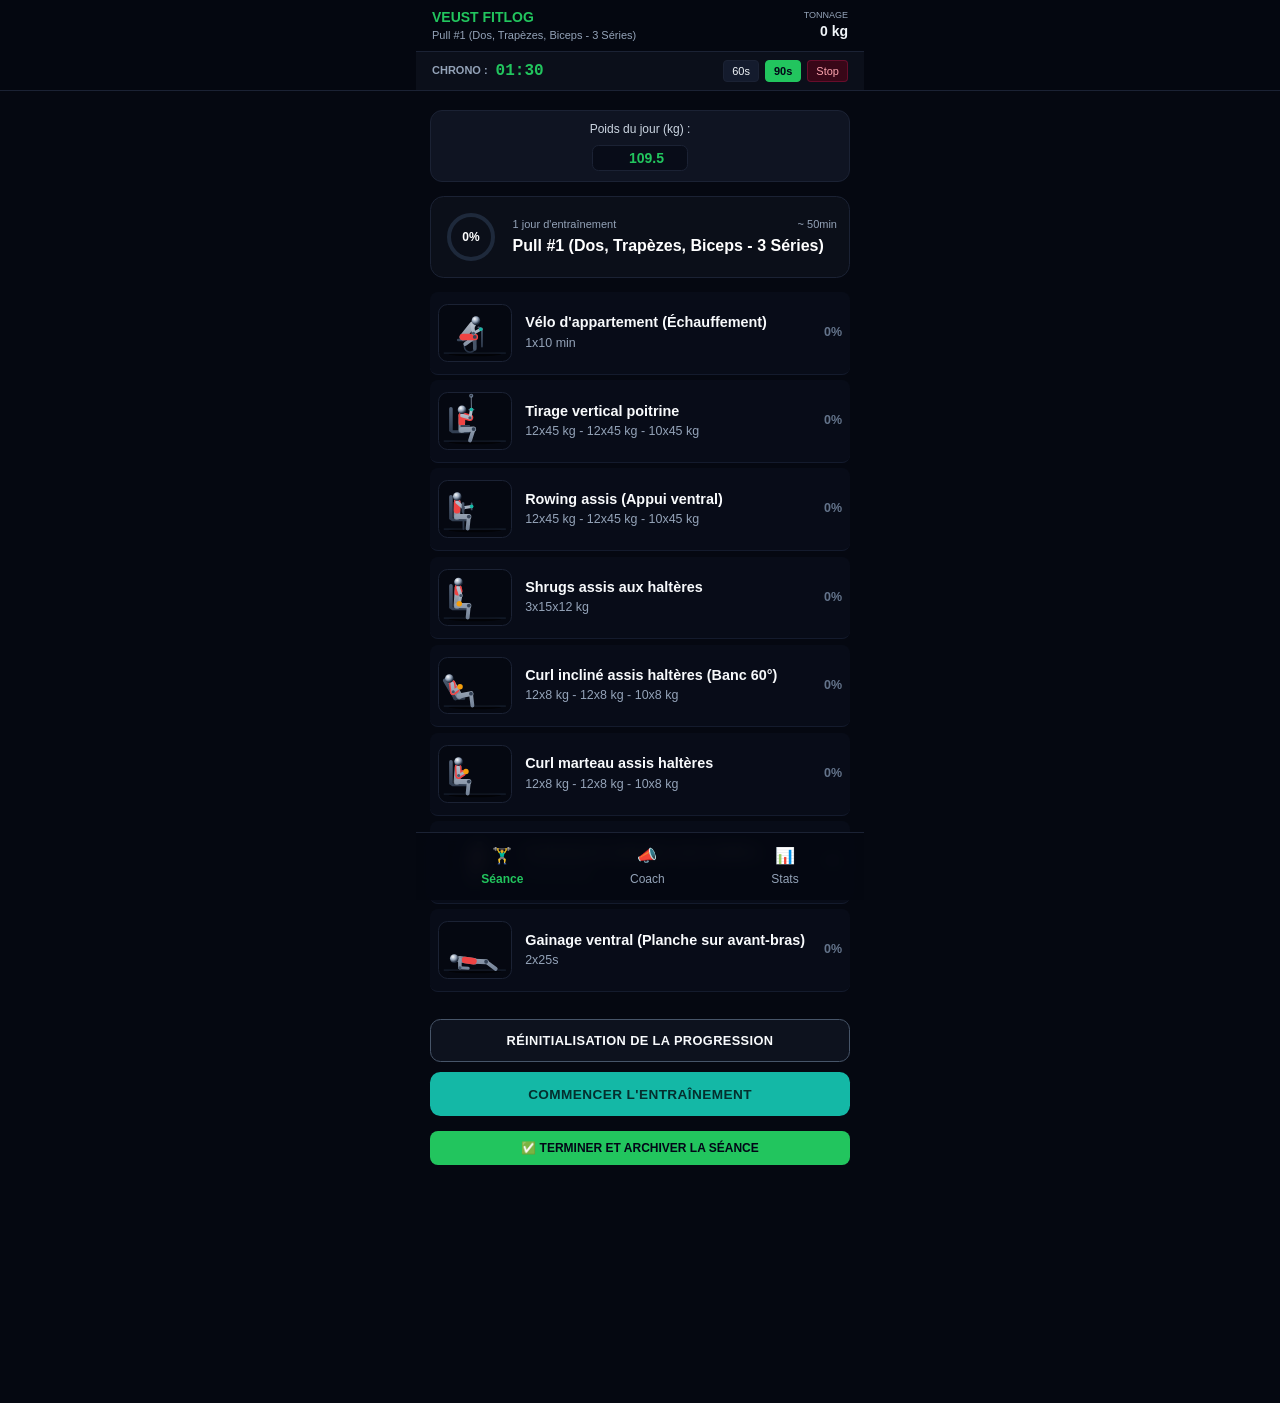
==== commit e808311a: "Add files via upload" ====
--- a/index.html
+++ b/index.html
@@ -87,20 +87,12 @@
 }
 
 /* ===== Historique : historique.json + séances archivées sur l'appareil ===== */
-let REMOTE=[];
-const pdate=s=>{const[d,m,y]=String(s).split(".");return new Date(+y,m-1,+d).getTime()||0};
-function allHist(){
-  const keys=new Set(REMOTE.map(s=>s.date+"|"+s.title));
-  return [...REMOTE,...getHist().filter(s=>!keys.has(s.date+"|"+s.title))].sort((a,b)=>pdate(b.date)-pdate(a.date));
-}
+let HIST=getHist();
+const allHist=()=>[...HIST].reverse();
 async function loadRemoteHist(){
-  try{
-    const r=await fetch("historique.json?t="+Date.now());
-    if(!r.ok)return;
-    REMOTE=(await r.json()).sessions||[];
-    const ae=document.activeElement;
-    if(viewMode==="focus"&&!(ae&&ae.tagName==="INPUT"))render();
-  }catch(e){}
+  HIST=(await loadAllHist()).sessions;
+  const ae=document.activeElement;
+  if(viewMode==="focus"&&!popupOpen()&&!(ae&&ae.tagName==="INPUT"))render();
 }
 /* Rapprochement tolérant des noms d'exercices (« Curl incliné assis haltères (Banc 60°) » ~ « Curl incliné haltères (60°) ») */
 const STOP=new Set(["aux","avec","de","du","des","la","le","les","au","et","en","d","l"]);
@@ -543,12 +535,19 @@
   const durStr=sessStart?fmtSessionDur(Date.now()-sessStart):"";
   const userNote=(prompt("Une note pour cette séance ? (facultatif)")||"").trim();
   const fullNote=[durStr?`Durée : ${durStr}`:"",userNote].filter(Boolean).join(" • ");
-  addHist(sessionFromProg(prog,fullNote));
+  const sess=sessionFromProg(prog,fullNote);
+  addHist(sess);HIST.push(sess);
   prog.exercises.forEach(e=>e.sets.forEach(s=>{s.done=false;delete s.time}));
   clearSessionClock();
   save();viewMode="list";render();stopT();
-  const m=$("fm");
-  if(m){m.innerText="Séance enregistrée dans l'historique (onglet Stats).";m.style.display="block";setTimeout(()=>{m.style.display="none"},4000)}
+  const show=(txt,col)=>{const m=$("fm");if(m){m.innerText=txt;m.style.color=col||"#22c55e";m.style.display="block"}};
+  if(ghToken()){
+    show("Séance enregistrée. Envoi vers historique.json…","#94a3b8");
+    syncHist().then(r=>{
+      if(r.ok){if(r.sessions)HIST=r.sessions;show("Séance enregistrée dans historique.json ✅")}
+      else show("Séance gardée sur l'appareil, elle sera renvoyée plus tard. "+r.msg,"#fb923c");
+    });
+  }else show("Séance enregistrée sur l'appareil. Ajoute ta clé GitHub dans Coach pour l'envoyer dans historique.json.");
 }
 
 /* ===== Navigation par Swipe Gauche / Droite en mode Focus ===== */
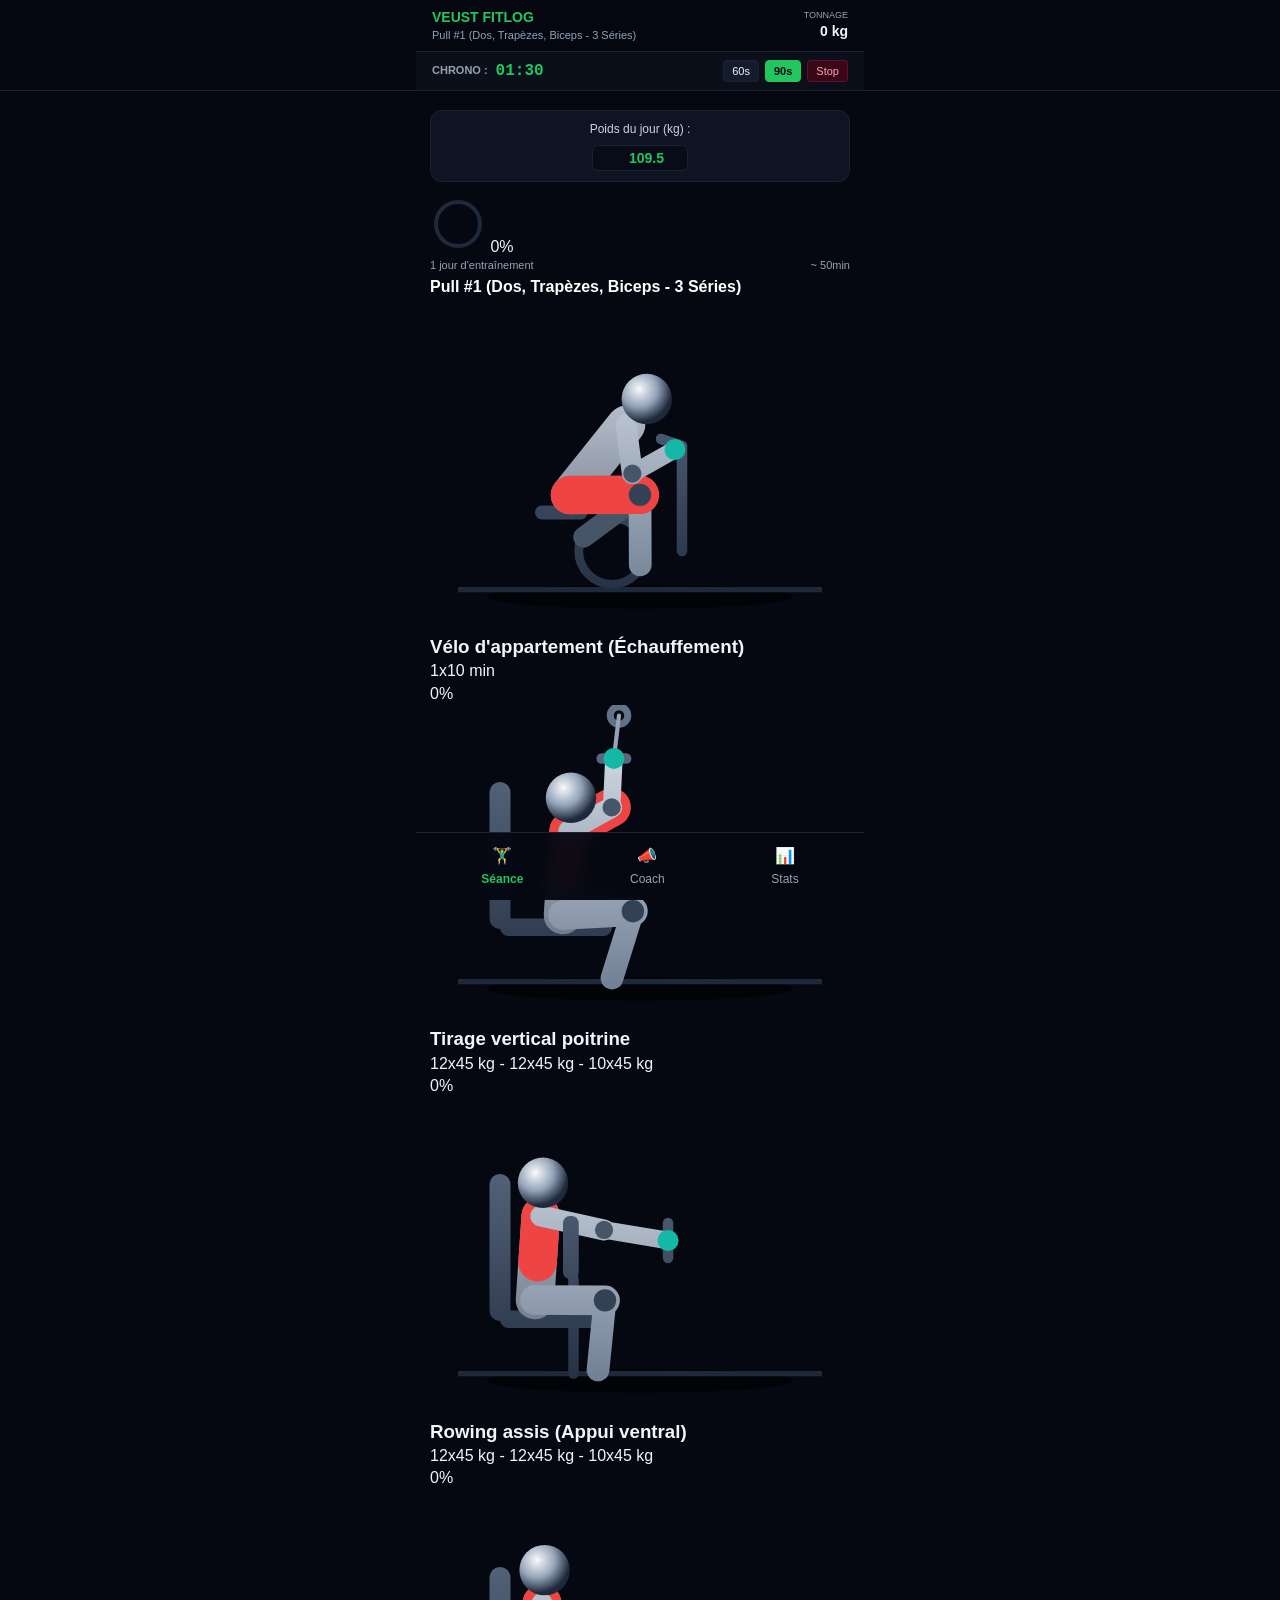
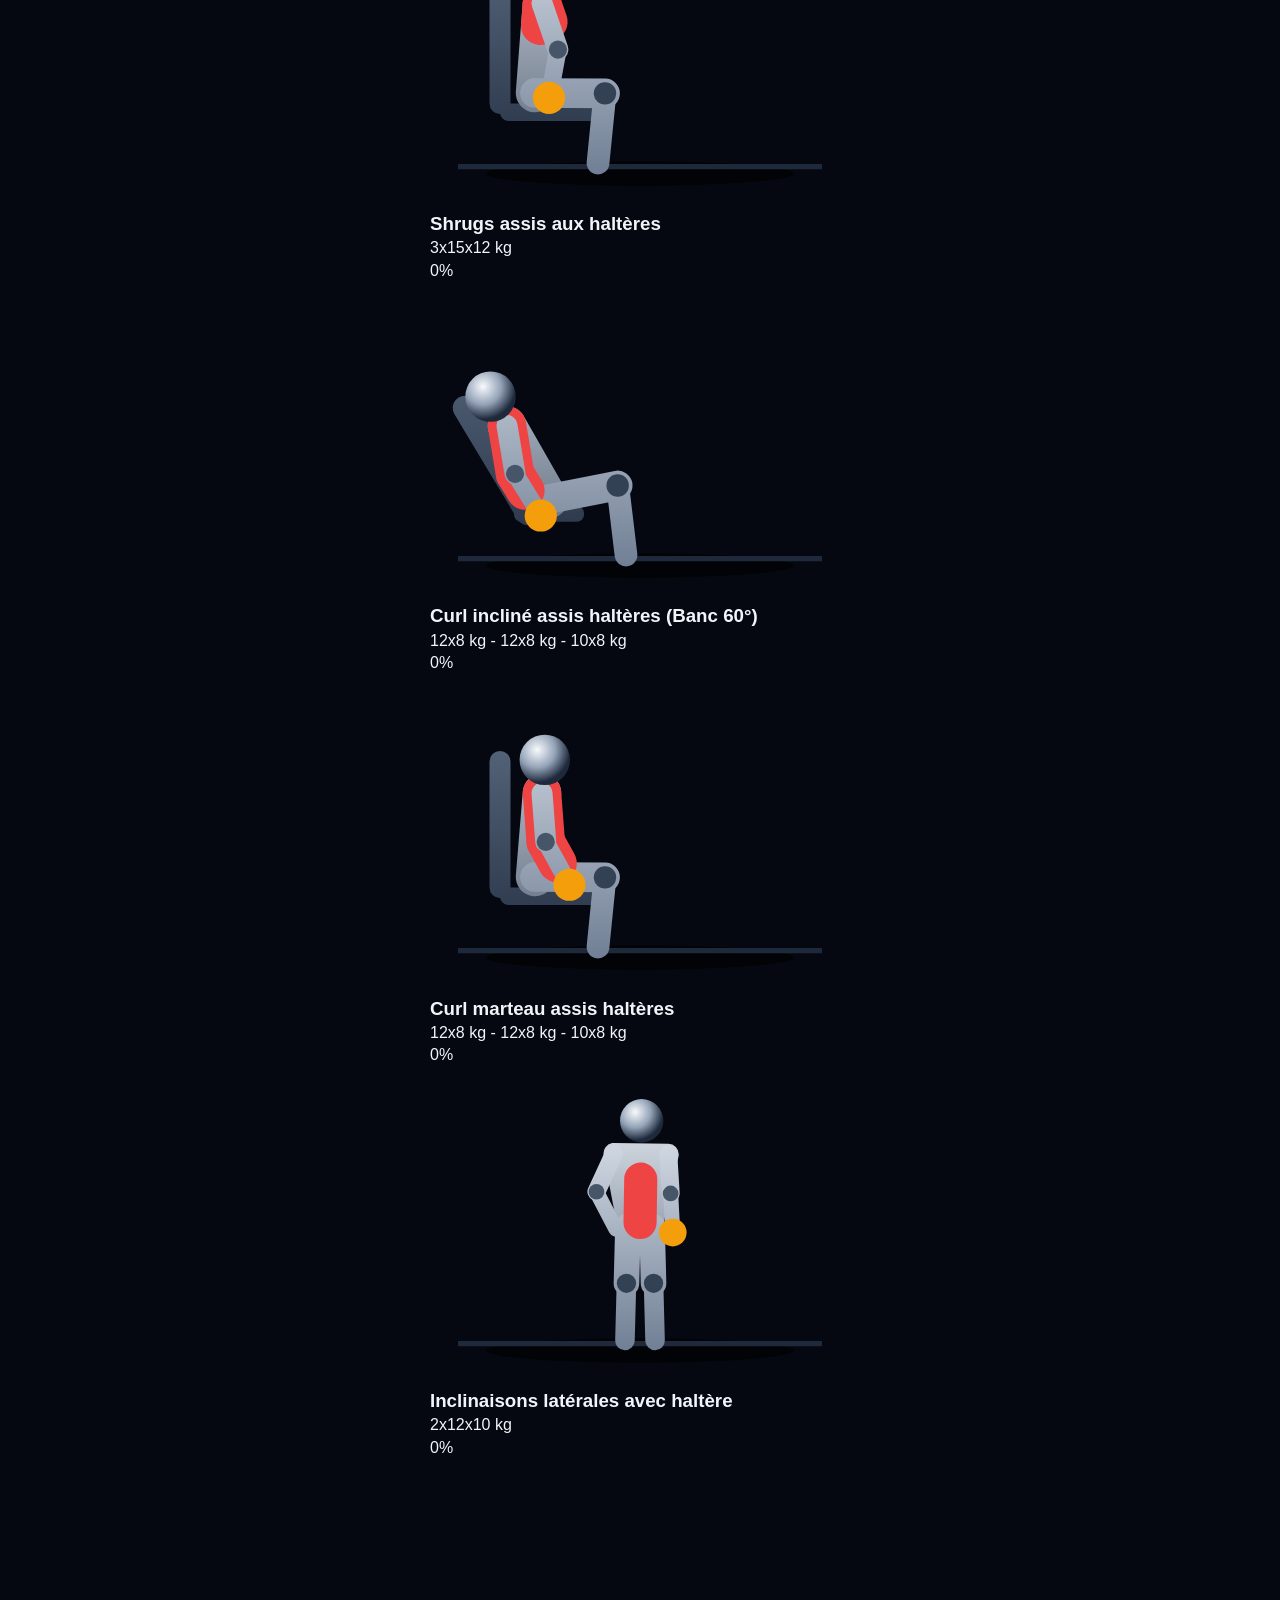
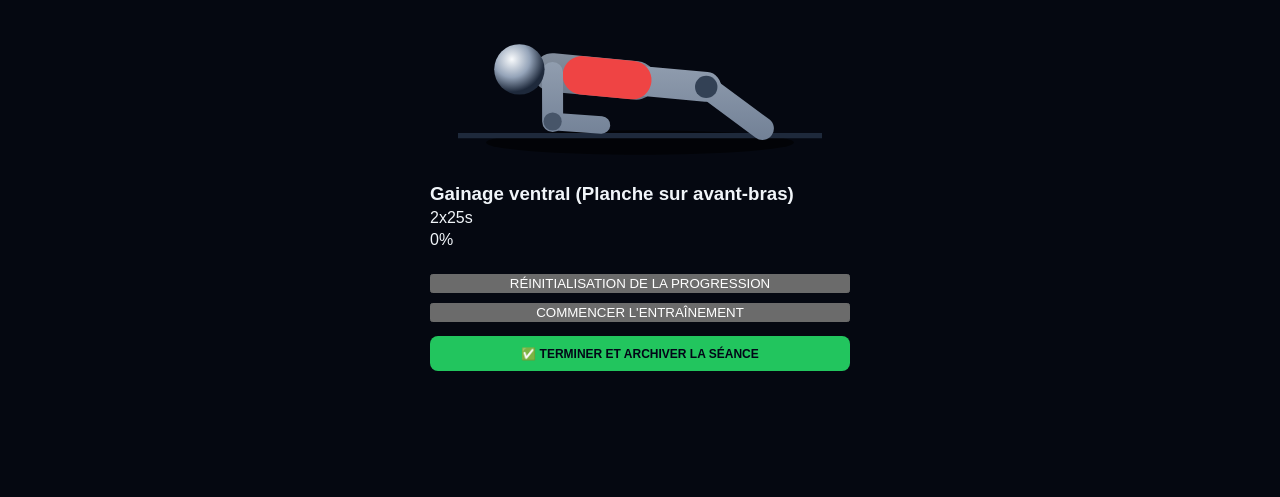
==== commit 85bc8ac9: "Add files via upload" ====
--- a/index.html
+++ b/index.html
@@ -4,9 +4,24 @@
 <meta charset="UTF-8">
 <meta name="viewport" content="width=device-width, initial-scale=1, viewport-fit=cover">
 <title>Veust FitLog</title>
+<link rel="manifest" href="manifest.webmanifest">
+<link rel="apple-touch-icon" href="icon-180.png">
+<link rel="icon" type="image/png" href="favicon.png">
+<meta name="theme-color" content="#050811">
+<meta name="apple-mobile-web-app-capable" content="yes">
+<meta name="mobile-web-app-capable" content="yes">
+<meta name="apple-mobile-web-app-status-bar-style" content="black-translucent">
+<meta name="apple-mobile-web-app-title" content="FitLog">
 <link rel="stylesheet" href="style.css">
 <style>
   html,body{background:#050811;color:#f1f5f9;font-family:-apple-system,BlinkMacSystemFont,"Segoe UI",Roboto,sans-serif}
+
+  .perf-box{background:#0b1120;border:1px solid #1b2234;border-left:3px solid #14b8a6;border-radius:.6rem;padding:.55rem .7rem;display:flex;flex-direction:column;gap:.25rem}
+  .perf-row{display:flex;justify-content:space-between;gap:.5rem;font-size:.78rem;align-items:baseline}
+  .perf-lbl{color:#94a3b8}
+  .perf-val{color:#e2e8f0;font-family:ui-monospace,SFMono-Regular,Menlo,monospace;font-size:.75rem;text-align:right}
+  .perf-sug{color:#14b8a6;font-weight:800;font-size:.9rem;white-space:nowrap}
+  .perf-why{font-size:.7rem;color:#94a3b8}
 
   /* Pop-up « exercice terminé » */
   .pop-ov{position:fixed;inset:0;z-index:100;background:rgba(2,6,23,.72);backdrop-filter:blur(6px);-webkit-backdrop-filter:blur(6px);display:flex;align-items:flex-end;justify-content:center;padding:1rem;padding-bottom:calc(1rem + env(safe-area-inset-bottom,0px));animation:popFade .2s ease-out}
@@ -220,6 +235,53 @@
     </div>`;
 }
 
+/* ===== Dernière performance + proposition de progression ===== */
+/* Lit un résumé : « 12 @ 45kg, 10 @ 45kg », « 3 × 15 @ 12kg », « 25s, 25s », « 10 min @ 0kg » */
+function parseSets(str){
+  const out=[];
+  String(str||"").split(/[,;]/).forEach(part=>{
+    const s=part.trim();let m;
+    if(m=s.match(/(?:(\d+)\s*[×x]\s*)?(\d+)\s*(?:reps?\s*)?@\s*(\d+(?:[.,]\d+)?)\s*kg/i)){
+      for(let i=0;i<(+m[1]||1);i++)out.push({reps:+m[2],weight:parseFloat(m[3].replace(",",".")),unit:"reps"});
+    }else if(m=s.match(/(?:(\d+)\s*[×x]\s*)?(\d+)\s*(min|sec|s)\b/i)){
+      for(let i=0;i<(+m[1]||1);i++)out.push({reps:+m[2],weight:0,unit:m[3].toLowerCase()==="min"?"min":"sec"});
+    }
+  });
+  return out;
+}
+function lastPerf(ex){
+  for(const h of allHist()){
+    const f=(h.exercises||[]).find(x=>sameEx(x.name,ex.name));
+    if(f){const sets=parseSets(f.summary);if(sets.length)return{date:h.date,sets}}
+  }
+  return null;
+}
+/* Proposition pour la série j : objectif atteint la dernière fois -> on monte, sinon on consolide */
+function suggest(ex,j){
+  const plan=ex.sets[j]||ex.sets[ex.sets.length-1]||{weight:0,reps:12,unit:"reps"};
+  const lp=lastPerf(ex);
+  if(!lp)return{weight:plan.weight,reps:plan.reps,why:"",lp:null};
+  const last=lp.sets[j]||lp.sets[lp.sets.length-1];
+  const timed=plan.unit==="sec"||plan.unit==="min";
+  if(timed||last.unit!=="reps"){
+    if(!timed||last.unit==="reps")return{weight:plan.weight,reps:plan.reps,why:"",lp};
+    const hit=last.reps>=plan.reps,step=plan.unit==="min"?1:5;
+    return hit?{weight:plan.weight,reps:Math.max(plan.reps,last.reps+step),why:`Tenu ${last.reps}${plan.unit==="min"?" min":" s"} la dernière fois → +${step}${plan.unit==="min"?" min":" s"}`,lp}
+              :{weight:plan.weight,reps:plan.reps,why:`${last.reps}${plan.unit==="min"?" min":" s"} la dernière fois → vise l'objectif`,lp};
+  }
+  const step=last.weight>=20?2.5:1;
+  /* On ne monte que si TOUTES les séries de la dernière fois ont atteint leur objectif */
+  const rs=lp.sets.filter(x=>x.unit==="reps");
+  const hit=last.weight>0&&rs.every((x,k)=>x.reps>=(ex.sets[k]||plan).reps);
+  if(hit){
+    const w=Math.max(plan.weight,last.weight+step);
+    return{weight:w,reps:plan.reps,why:w>last.weight?`Toutes les séries réussies la dernière fois → +${num1(w-last.weight)} kg`:`Objectif atteint → garde la charge du programme`,lp};
+  }
+  const w=Math.max(plan.weight,last.weight);
+  return{weight:w,reps:plan.reps,why:`Pas toutes les séries réussies la dernière fois → même charge, vise ${plan.reps} reps`,lp};
+}
+const num1=n=>(Math.round(n*10)/10).toLocaleString("fr-CH");
+
 function renderFocus(){
   const ex=prog.exercises[curIdx];
   const tot=ex.sets.length, dn=ex.sets.filter(s=>s.done).length;
@@ -229,6 +291,12 @@
   const isTimed=(curSet.unit==="sec"||curSet.unit==="min");
   const two=isTwoSided(ex);
   const R=36, C_LEN=2*Math.PI*R;
+  const sug=nextIdx>=0?suggest(ex,activeIdx):{weight:curSet.weight,reps:curSet.reps,why:"",lp:null};
+  const lpTxt=sug.lp?sug.lp.sets.map(x=>x.unit==="reps"?`${x.reps}×${num1(x.weight)}`:`${x.reps}${x.unit==="min"?" min":" s"}`).join(" · "):"";
+  const perfHtml=sug.lp?`<div class="perf-box">
+      <div class="perf-row"><span class="perf-lbl">Dernière fois (${esc(sug.lp.date)})</span><span class="perf-val">${esc(lpTxt)}${sug.lp.sets.some(x=>x.unit==="reps")?" kg":""}</span></div>
+      ${sug.why?`<div class="perf-row"><span class="perf-lbl">Proposé série #${activeIdx+1}</span><span class="perf-sug">${isTimed?`${sug.reps}${curSet.unit==="min"?" min":" s"}`:`${sug.reps} × ${num1(sug.weight)} kg`}</span></div><div class="perf-why">${esc(sug.why)}</div>`:""}
+    </div>`:`<div class="perf-box"><div class="perf-why">Première fois sur cet exercice : pars sur le programme.</div></div>`;
   const setDash=C_LEN*(1-(tot?dn/tot:0));
   const allDone=tot>0&&dn>=tot;
 
@@ -279,6 +347,7 @@
       </p>
       ${ex.note?`<p class="focus-note">${esc(ex.note)}</p>`:""}
     </div>
+    ${nextIdx>=0?perfHtml:""}
 
     <div class="rings-grid">
       <div class="ring-col">
@@ -320,11 +389,11 @@
 
     <div class="focus-input-bar">
       <div class="f-inp-box">
-        <input type="number" step="0.5" id="f-w" value="${curSet.weight}" class="f-inp">
+        <input type="number" step="0.5" id="f-w" value="${sug.weight}" class="f-inp">
         <span>Kilogrammes</span>
       </div>
       <div class="f-inp-box">
-        <input type="number" id="f-r" value="${curSet.reps}" class="f-inp">
+        <input type="number" id="f-r" value="${sug.reps}" class="f-inp">
         <span>${curSet.unit==="sec"?"Secondes":curSet.unit==="min"?"Minutes":"Répétitions"}</span>
       </div>
       <button onclick="addFocusSet(${curIdx})" class="btn-plus" title="Valider la série">+</button>
--- a/style.css
+++ b/style.css
@@ -1,6 +1,6 @@
 :root{color-scheme:dark}
 *{box-sizing:border-box;margin:0;padding:0}
-html,body{background:#050811 !important;color:#f1f5f9 !important;font-family:-apple-system,BlinkMacSystemFont,"Segoe UI",Roboto,sans-serif !important;padding-bottom:7rem;line-height:1.4}
+body{background:#050811;color:#f1f5f9;font-family:-apple-system,BlinkMacSystemFont,"Segoe UI",Roboto,sans-serif;padding-bottom:7rem;line-height:1.4}
 .green{color:#22c55e}.orange{color:#fb923c}
 
 /* Header */
@@ -43,7 +43,7 @@
 .inp{background:#080c18;border:1px solid #1b2234;border-radius:.4rem;text-align:center;font-weight:700;font-size:.8rem;width:100%;padding:.3rem;color:#fff}
 .bw{width:6rem;text-align:right;color:#22c55e;font-size:.875rem;padding:.25rem .5rem}
 
-/* Séance & Animations */
+/* Séance */
 .exh{display:flex;gap:.65rem;align-items:center}
 .exh h3{font-size:.875rem;font-weight:700;line-height:1.2}
 .exh .m{font-size:11px;color:#22c55e;font-weight:600}
@@ -92,54 +92,3 @@
 nav a{text-decoration:none;font-size:.75rem;display:flex;flex-direction:column;align-items:center;gap:.25rem;color:#94a3b8}
 nav a.active{color:#22c55e;font-weight:700}
 nav .ico{font-size:1rem}
-
-/* ===== Vue Liste & Mode Focus 3D ===== */
-.prog-banner{background:#0b0f19;border:1px solid #1b2234;border-radius:.85rem;padding:.75rem;display:flex;align-items:center;gap:.85rem}
-.ring-sm-wrap{position:relative;width:56px;height:56px;flex-shrink:0;display:flex;align-items:center;justify-content:center}
-.ring-sm-txt{position:absolute;font-size:.75rem;font-weight:700;color:#fff}
-
-.ex-list-wrap{display:flex;flex-direction:column}
-.ex-list-item{display:flex;align-items:center;gap:.85rem;padding:.75rem .5rem;border-bottom:1px solid #141b2d;cursor:pointer;background:#080c18;border-radius:.5rem;margin-bottom:.35rem}
-.ex-list-item:active{background:#0f1422}
-.fig-thumb{width:4.6rem;height:3.6rem;background:#050811;border:1px solid #1b2234;border-radius:.6rem;flex-shrink:0}
-.ex-list-info{flex:1;min-width:0}
-.ex-list-info h3{font-size:.9rem;font-weight:600;color:#f8fafc;line-height:1.25}
-.ex-list-sub{font-size:.78rem;color:#94a3b8;margin-top:.2rem}
-.ex-list-pct{font-size:.78rem;font-weight:700;color:#64748b;flex-shrink:0}
-.ex-list-pct.done{color:#14b8a6}
-
-.btn-reset-prog{width:100%;padding:.8rem;border-radius:.65rem;border:1px solid #475569;background:rgba(15,20,34,.8);color:#f8fafc;font-weight:700;font-size:.8rem;letter-spacing:.03em;cursor:pointer}
-.btn-start-prog{width:100%;padding:.9rem;border-radius:.65rem;border:none;background:#14b8a6;color:#042f2e;font-weight:800;font-size:.85rem;letter-spacing:.03em;cursor:pointer}
-
-/* Mode Focus */
-.focus-top{display:flex;align-items:center;justify-content:space-between;padding:.2rem 0}
-.btn-circle{width:2.4rem;height:2.4rem;border-radius:999px;border:1px solid #1b2234;background:#111827;color:#cbd5e1;font-size:1.1rem;cursor:pointer}
-.btn-pill-nav{padding:.35rem .75rem;border-radius:999px;border:1px solid #1b2234;background:#111827;color:#e2e8f0;font-size:.9rem;font-weight:700;cursor:pointer}
-.btn-pill-nav:disabled{opacity:.3;cursor:default}
-.focus-step{font-size:.95rem;font-weight:700;color:#fff}
-
-.focus-stage{background:radial-gradient(circle at 50% 45%,#111827 0%,#050811 75%);border:1px solid #1b2234;border-radius:1rem;padding:.5rem;display:flex;justify-content:center;align-items:center}
-.fig-big{width:100%;max-width:19rem;height:13.5rem}
-.focus-title{font-size:1.15rem;font-weight:700;color:#fff;line-height:1.25}
-.focus-rec{font-size:.82rem;color:#94a3b8;margin-top:.2rem}
-.focus-note{font-size:.75rem;color:#14b8a6;margin-top:.25rem}
-.rest-inline{background:#141b2d;border:1px solid #1b2234;color:#22c55e;border-radius:.35rem;padding:.1rem .4rem;font-size:.75rem;font-weight:700;cursor:pointer}
-
-.rings-grid{display:grid;grid-template-columns:repeat(3,1fr);gap:.5rem;margin:.35rem 0;text-align:center}
-.ring-col{display:flex;flex-direction:column;align-items:center;gap:.35rem}
-.ring-box{position:relative;width:86px;height:86px;display:flex;align-items:center;justify-content:center}
-.ring-big-txt{position:absolute;font-size:1.1rem;font-weight:700;color:#fff}
-.ring-cap{font-size:.7rem;color:#94a3b8;line-height:1.2}
-
-.focus-input-bar{display:grid;grid-template-columns:1fr 1fr auto;gap:.5rem;align-items:stretch}
-.f-inp-box{background:#171c28;border:1px solid #262f45;border-radius:.65rem;padding:.4rem .5rem;display:flex;align-items:center;flex-direction:column;justify-content:center}
-.f-inp{background:transparent;border:none;color:#fff;font-size:1.05rem;font-weight:700;text-align:center;width:100%;outline:none}
-.f-inp-box span{font-size:.65rem;color:#94a3b8;margin-top:.1rem}
-.btn-plus{width:3.4rem;border-radius:.65rem;border:none;background:#14b8a6;color:#fff;font-size:1.75rem;font-weight:400;cursor:pointer;display:flex;align-items:center;justify-content:center}
-
-.hist-group{background:#111622;border:1px solid #1b2234;border-radius:.75rem;overflow:hidden;margin-bottom:.5rem}
-.hist-date{background:#1b2234;padding:.45rem .75rem;font-size:.8rem;font-weight:700;color:#fff}
-.hist-row{display:grid;grid-template-columns:2.2rem 1fr auto;padding:.55rem .75rem;border-top:1px solid #1b2234;font-size:.82rem;align-items:center;cursor:pointer}
-.hist-num{color:#64748b;font-weight:600}
-.hist-val{color:#cbd5e1;font-weight:500}
-.hist-time{color:#94a3b8;font-size:.75rem;font-family:ui-monospace,SFMono-Regular,Menlo,monospace}
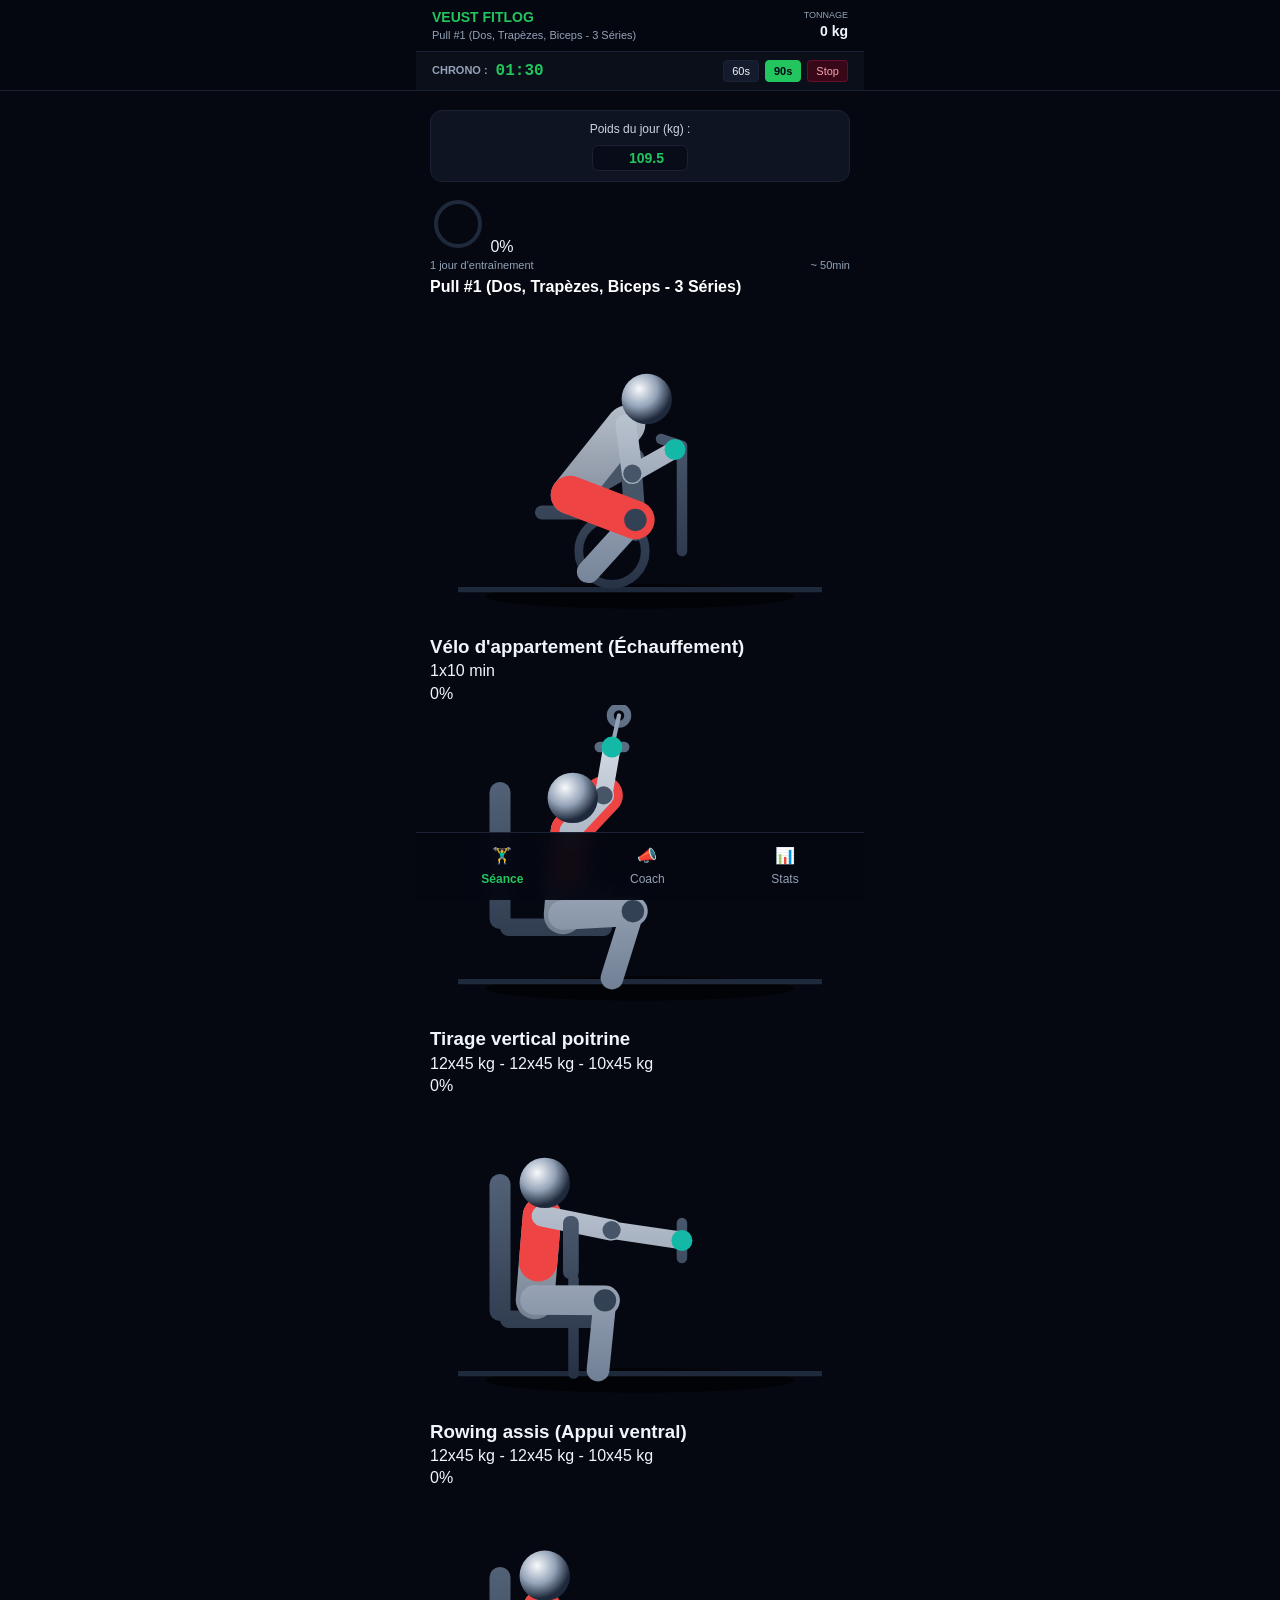
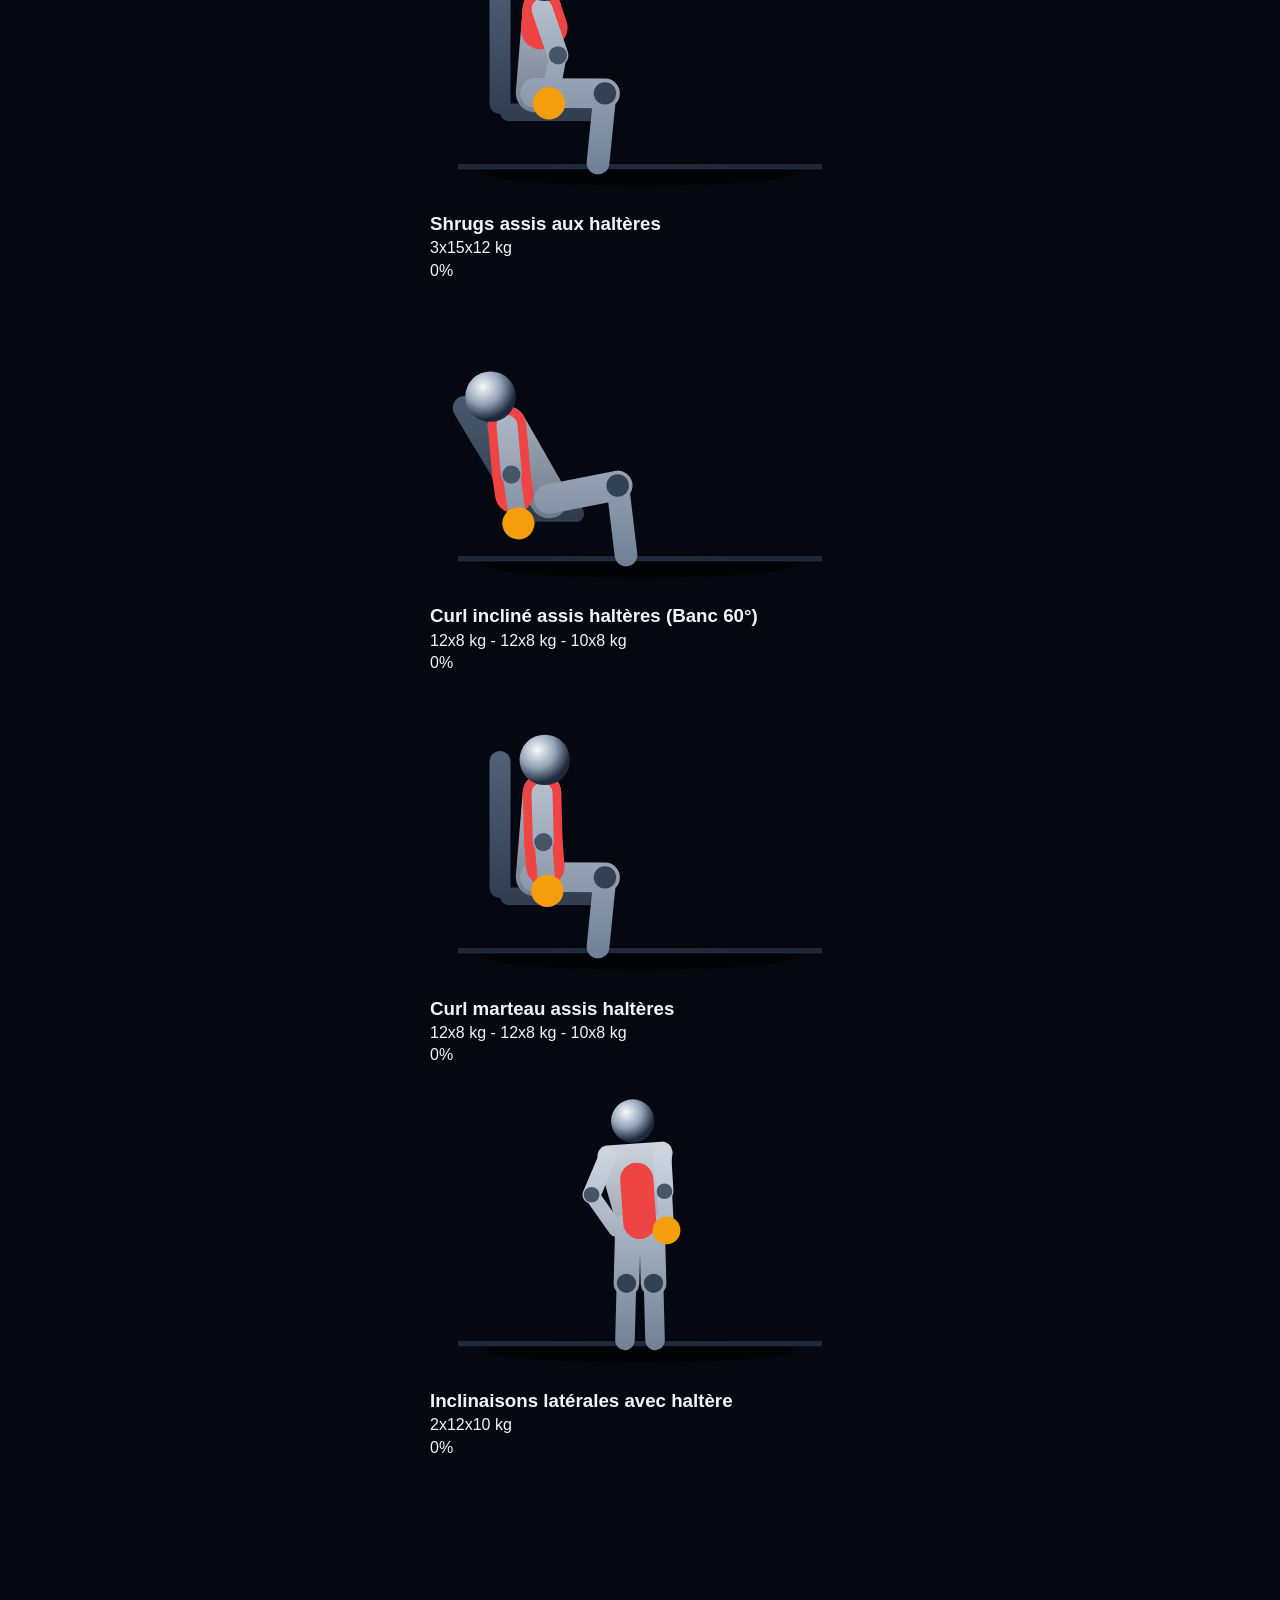
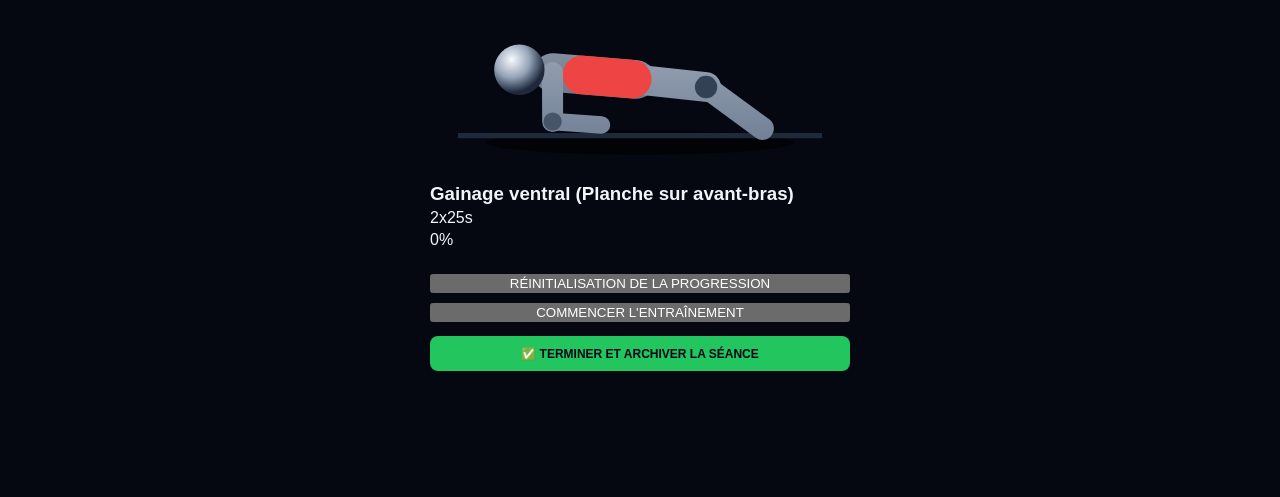
==== commit ce3c2f42: "V1.0.1" ====
--- a/index.html
+++ b/index.html
@@ -4,7 +4,7 @@
 <meta charset="UTF-8">
 <meta name="viewport" content="width=device-width, initial-scale=1, viewport-fit=cover">
 <title>Veust FitLog</title>
-<link rel="manifest" href="manifest.webmanifest">
+<link rel="manifest" href="manifest.webmanifest?v=3">
 <link rel="apple-touch-icon" href="icon-180.png">
 <link rel="icon" type="image/png" href="favicon.png">
 <meta name="theme-color" content="#050811">
@@ -12,7 +12,7 @@
 <meta name="mobile-web-app-capable" content="yes">
 <meta name="apple-mobile-web-app-status-bar-style" content="black-translucent">
 <meta name="apple-mobile-web-app-title" content="FitLog">
-<link rel="stylesheet" href="style.css">
+<link rel="stylesheet" href="style.css?v=3">
 <style>
   html,body{background:#050811;color:#f1f5f9;font-family:-apple-system,BlinkMacSystemFont,"Segoe UI",Roboto,sans-serif}
 
@@ -46,8 +46,8 @@
 <body>
 <main id="app-main"></main>
 
-<script src="common.js"></script>
-<script src="animations.js"></script>
+<script src="common.js?v=3"></script>
+<script src="animations.js?v=3"></script>
 <script>
 /* ===== Chrono global de la séance (expire après 12 h si on oublie de terminer) ===== */
 const SK="veust_session_start";
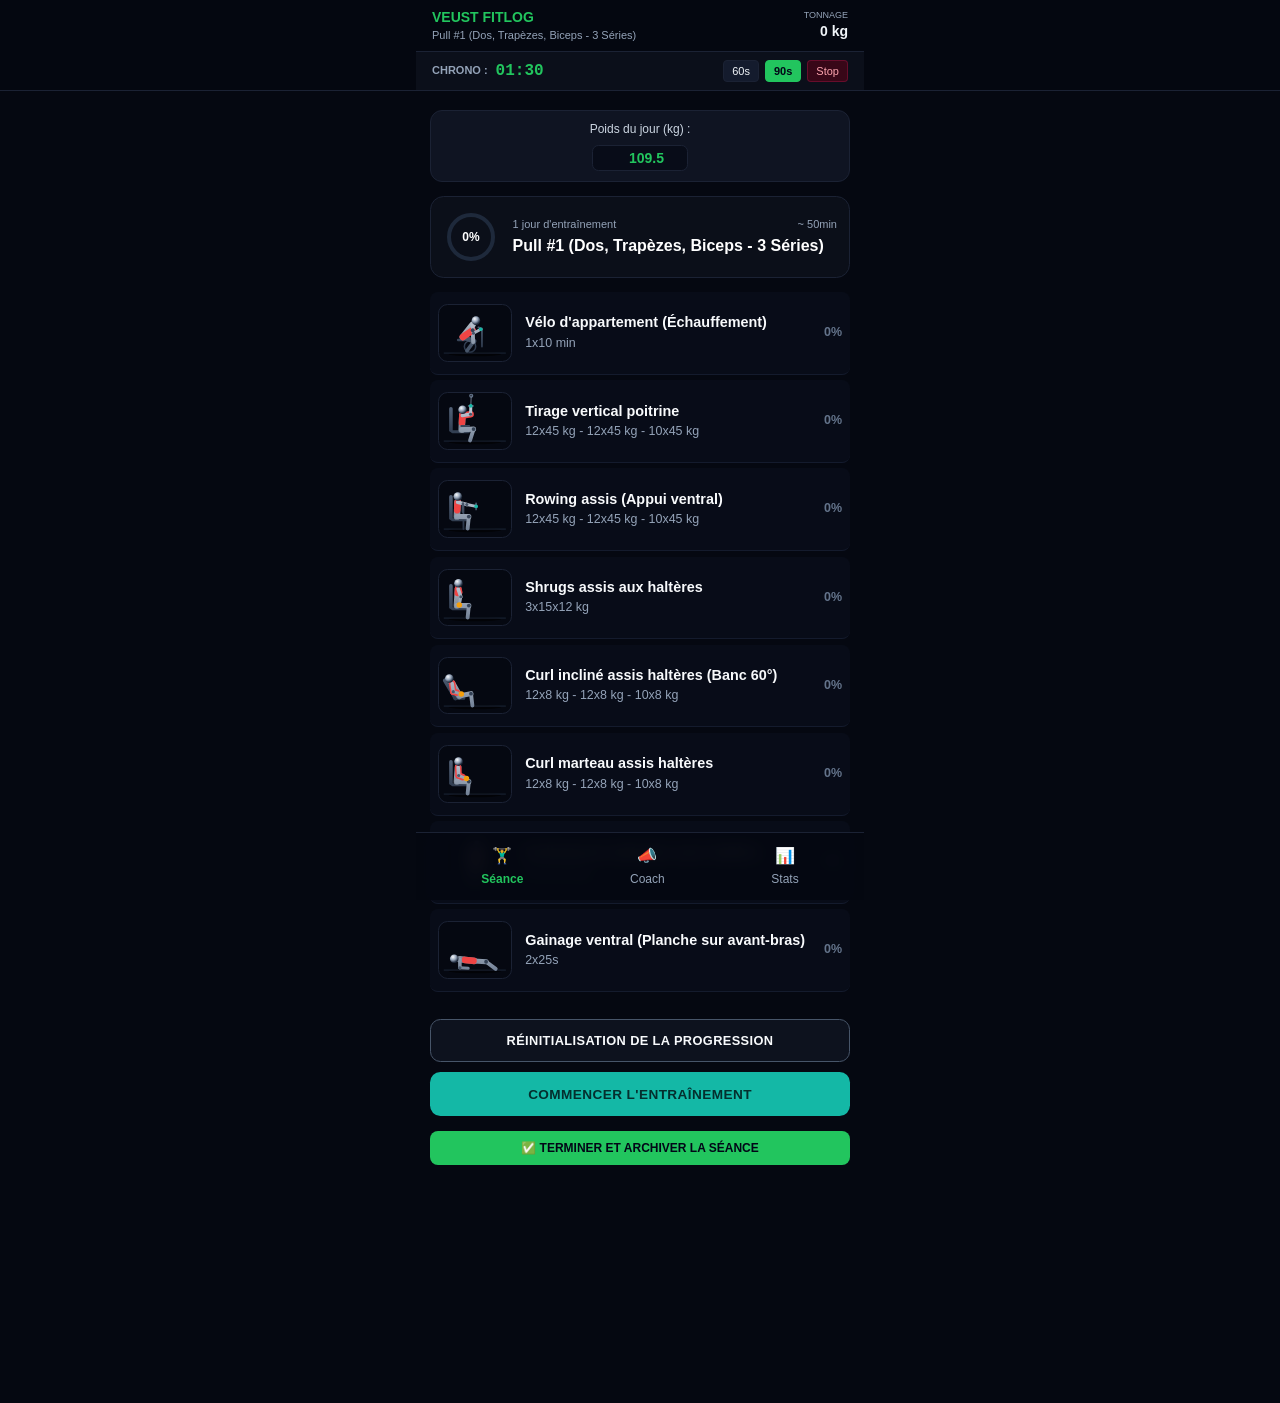
==== commit 198ca356: "V1.0.0.02" ====
--- a/index.html
+++ b/index.html
@@ -4,7 +4,7 @@
 <meta charset="UTF-8">
 <meta name="viewport" content="width=device-width, initial-scale=1, viewport-fit=cover">
 <title>Veust FitLog</title>
-<link rel="manifest" href="manifest.webmanifest?v=3">
+<link rel="manifest" href="manifest.webmanifest?v=4">
 <link rel="apple-touch-icon" href="icon-180.png">
 <link rel="icon" type="image/png" href="favicon.png">
 <meta name="theme-color" content="#050811">
@@ -12,7 +12,7 @@
 <meta name="mobile-web-app-capable" content="yes">
 <meta name="apple-mobile-web-app-status-bar-style" content="black-translucent">
 <meta name="apple-mobile-web-app-title" content="FitLog">
-<link rel="stylesheet" href="style.css?v=3">
+<link rel="stylesheet" href="style.css?v=4">
 <style>
   html,body{background:#050811;color:#f1f5f9;font-family:-apple-system,BlinkMacSystemFont,"Segoe UI",Roboto,sans-serif}
 
@@ -46,8 +46,8 @@
 <body>
 <main id="app-main"></main>
 
-<script src="common.js?v=3"></script>
-<script src="animations.js?v=3"></script>
+<script src="common.js?v=4"></script>
+<script src="animations.js?v=4"></script>
 <script>
 /* ===== Chrono global de la séance (expire après 12 h si on oublie de terminer) ===== */
 const SK="veust_session_start";
--- a/style.css
+++ b/style.css
@@ -1,6 +1,6 @@
 :root{color-scheme:dark}
 *{box-sizing:border-box;margin:0;padding:0}
-body{background:#050811;color:#f1f5f9;font-family:-apple-system,BlinkMacSystemFont,"Segoe UI",Roboto,sans-serif;padding-bottom:7rem;line-height:1.4}
+html,body{background:#050811 !important;color:#f1f5f9 !important;font-family:-apple-system,BlinkMacSystemFont,"Segoe UI",Roboto,sans-serif !important;padding-bottom:7rem;line-height:1.4}
 .green{color:#22c55e}.orange{color:#fb923c}
 
 /* Header */
@@ -43,7 +43,7 @@
 .inp{background:#080c18;border:1px solid #1b2234;border-radius:.4rem;text-align:center;font-weight:700;font-size:.8rem;width:100%;padding:.3rem;color:#fff}
 .bw{width:6rem;text-align:right;color:#22c55e;font-size:.875rem;padding:.25rem .5rem}
 
-/* Séance */
+/* Séance & Animations */
 .exh{display:flex;gap:.65rem;align-items:center}
 .exh h3{font-size:.875rem;font-weight:700;line-height:1.2}
 .exh .m{font-size:11px;color:#22c55e;font-weight:600}
@@ -92,3 +92,54 @@
 nav a{text-decoration:none;font-size:.75rem;display:flex;flex-direction:column;align-items:center;gap:.25rem;color:#94a3b8}
 nav a.active{color:#22c55e;font-weight:700}
 nav .ico{font-size:1rem}
+
+/* ===== Vue Liste & Mode Focus 3D ===== */
+.prog-banner{background:#0b0f19;border:1px solid #1b2234;border-radius:.85rem;padding:.75rem;display:flex;align-items:center;gap:.85rem}
+.ring-sm-wrap{position:relative;width:56px;height:56px;flex-shrink:0;display:flex;align-items:center;justify-content:center}
+.ring-sm-txt{position:absolute;font-size:.75rem;font-weight:700;color:#fff}
+
+.ex-list-wrap{display:flex;flex-direction:column}
+.ex-list-item{display:flex;align-items:center;gap:.85rem;padding:.75rem .5rem;border-bottom:1px solid #141b2d;cursor:pointer;background:#080c18;border-radius:.5rem;margin-bottom:.35rem}
+.ex-list-item:active{background:#0f1422}
+.fig-thumb{width:4.6rem;height:3.6rem;background:#050811;border:1px solid #1b2234;border-radius:.6rem;flex-shrink:0}
+.ex-list-info{flex:1;min-width:0}
+.ex-list-info h3{font-size:.9rem;font-weight:600;color:#f8fafc;line-height:1.25}
+.ex-list-sub{font-size:.78rem;color:#94a3b8;margin-top:.2rem}
+.ex-list-pct{font-size:.78rem;font-weight:700;color:#64748b;flex-shrink:0}
+.ex-list-pct.done{color:#14b8a6}
+
+.btn-reset-prog{width:100%;padding:.8rem;border-radius:.65rem;border:1px solid #475569;background:rgba(15,20,34,.8);color:#f8fafc;font-weight:700;font-size:.8rem;letter-spacing:.03em;cursor:pointer}
+.btn-start-prog{width:100%;padding:.9rem;border-radius:.65rem;border:none;background:#14b8a6;color:#042f2e;font-weight:800;font-size:.85rem;letter-spacing:.03em;cursor:pointer}
+
+/* Mode Focus */
+.focus-top{display:flex;align-items:center;justify-content:space-between;padding:.2rem 0}
+.btn-circle{width:2.4rem;height:2.4rem;border-radius:999px;border:1px solid #1b2234;background:#111827;color:#cbd5e1;font-size:1.1rem;cursor:pointer}
+.btn-pill-nav{padding:.35rem .75rem;border-radius:999px;border:1px solid #1b2234;background:#111827;color:#e2e8f0;font-size:.9rem;font-weight:700;cursor:pointer}
+.btn-pill-nav:disabled{opacity:.3;cursor:default}
+.focus-step{font-size:.95rem;font-weight:700;color:#fff}
+
+.focus-stage{background:radial-gradient(circle at 50% 45%,#111827 0%,#050811 75%);border:1px solid #1b2234;border-radius:1rem;padding:.5rem;display:flex;justify-content:center;align-items:center}
+.fig-big{width:100%;max-width:19rem;height:13.5rem}
+.focus-title{font-size:1.15rem;font-weight:700;color:#fff;line-height:1.25}
+.focus-rec{font-size:.82rem;color:#94a3b8;margin-top:.2rem}
+.focus-note{font-size:.75rem;color:#14b8a6;margin-top:.25rem}
+.rest-inline{background:#141b2d;border:1px solid #1b2234;color:#22c55e;border-radius:.35rem;padding:.1rem .4rem;font-size:.75rem;font-weight:700;cursor:pointer}
+
+.rings-grid{display:grid;grid-template-columns:repeat(3,1fr);gap:.5rem;margin:.35rem 0;text-align:center}
+.ring-col{display:flex;flex-direction:column;align-items:center;gap:.35rem}
+.ring-box{position:relative;width:86px;height:86px;display:flex;align-items:center;justify-content:center}
+.ring-big-txt{position:absolute;font-size:1.1rem;font-weight:700;color:#fff}
+.ring-cap{font-size:.7rem;color:#94a3b8;line-height:1.2}
+
+.focus-input-bar{display:grid;grid-template-columns:1fr 1fr auto;gap:.5rem;align-items:stretch}
+.f-inp-box{background:#171c28;border:1px solid #262f45;border-radius:.65rem;padding:.4rem .5rem;display:flex;align-items:center;flex-direction:column;justify-content:center}
+.f-inp{background:transparent;border:none;color:#fff;font-size:1.05rem;font-weight:700;text-align:center;width:100%;outline:none}
+.f-inp-box span{font-size:.65rem;color:#94a3b8;margin-top:.1rem}
+.btn-plus{width:3.4rem;border-radius:.65rem;border:none;background:#14b8a6;color:#fff;font-size:1.75rem;font-weight:400;cursor:pointer;display:flex;align-items:center;justify-content:center}
+
+.hist-group{background:#111622;border:1px solid #1b2234;border-radius:.75rem;overflow:hidden;margin-bottom:.5rem}
+.hist-date{background:#1b2234;padding:.45rem .75rem;font-size:.8rem;font-weight:700;color:#fff}
+.hist-row{display:grid;grid-template-columns:2.2rem 1fr auto;padding:.55rem .75rem;border-top:1px solid #1b2234;font-size:.82rem;align-items:center;cursor:pointer}
+.hist-num{color:#64748b;font-weight:600}
+.hist-val{color:#cbd5e1;font-weight:500}
+.hist-time{color:#94a3b8;font-size:.75rem;font-family:ui-monospace,SFMono-Regular,Menlo,monospace}
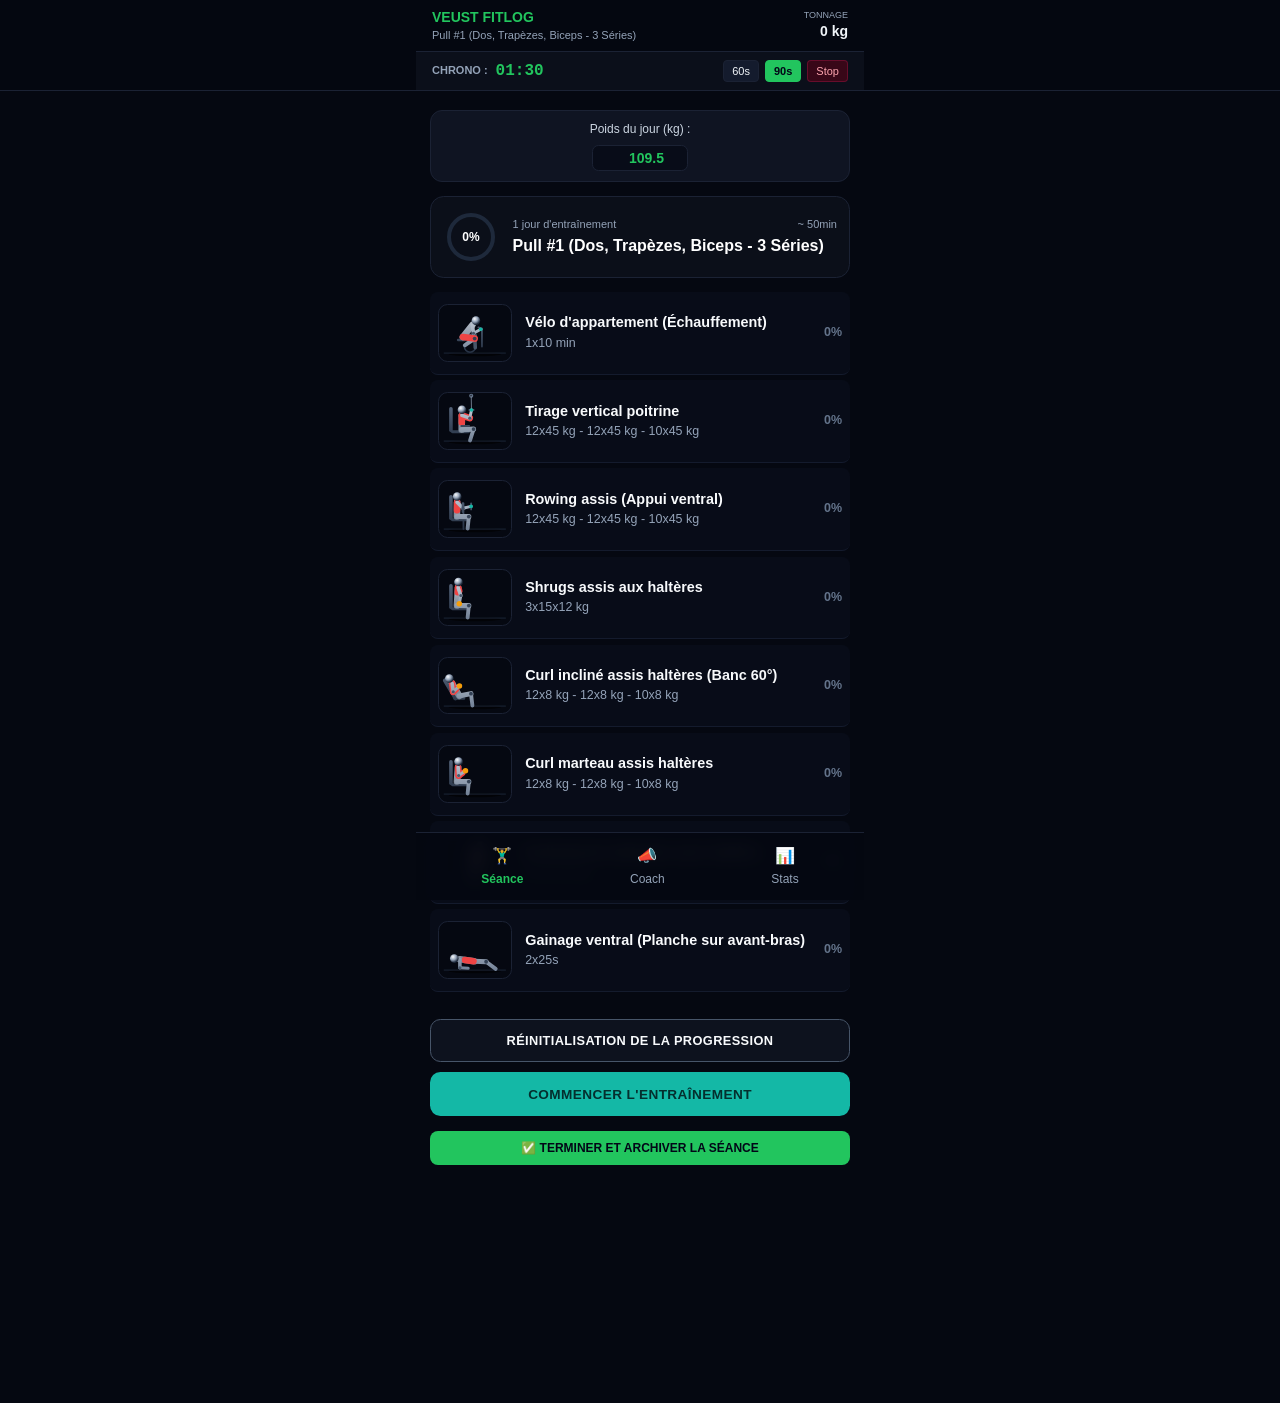
==== commit 3ef5212c: "Add files via upload" ====
--- a/index.html
+++ b/index.html
@@ -4,7 +4,7 @@
 <meta charset="UTF-8">
 <meta name="viewport" content="width=device-width, initial-scale=1, viewport-fit=cover">
 <title>Veust FitLog</title>
-<link rel="manifest" href="manifest.webmanifest?v=4">
+<link rel="manifest" href="manifest.webmanifest?v=5">
 <link rel="apple-touch-icon" href="icon-180.png">
 <link rel="icon" type="image/png" href="favicon.png">
 <meta name="theme-color" content="#050811">
@@ -12,7 +12,7 @@
 <meta name="mobile-web-app-capable" content="yes">
 <meta name="apple-mobile-web-app-status-bar-style" content="black-translucent">
 <meta name="apple-mobile-web-app-title" content="FitLog">
-<link rel="stylesheet" href="style.css?v=4">
+<link rel="stylesheet" href="style.css?v=5">
 <style>
   html,body{background:#050811;color:#f1f5f9;font-family:-apple-system,BlinkMacSystemFont,"Segoe UI",Roboto,sans-serif}
 
@@ -46,8 +46,8 @@
 <body>
 <main id="app-main"></main>
 
-<script src="common.js?v=4"></script>
-<script src="animations.js?v=4"></script>
+<script src="common.js?v=5"></script>
+<script src="animations.js?v=5"></script>
 <script>
 /* ===== Chrono global de la séance (expire après 12 h si on oublie de terminer) ===== */
 const SK="veust_session_start";
